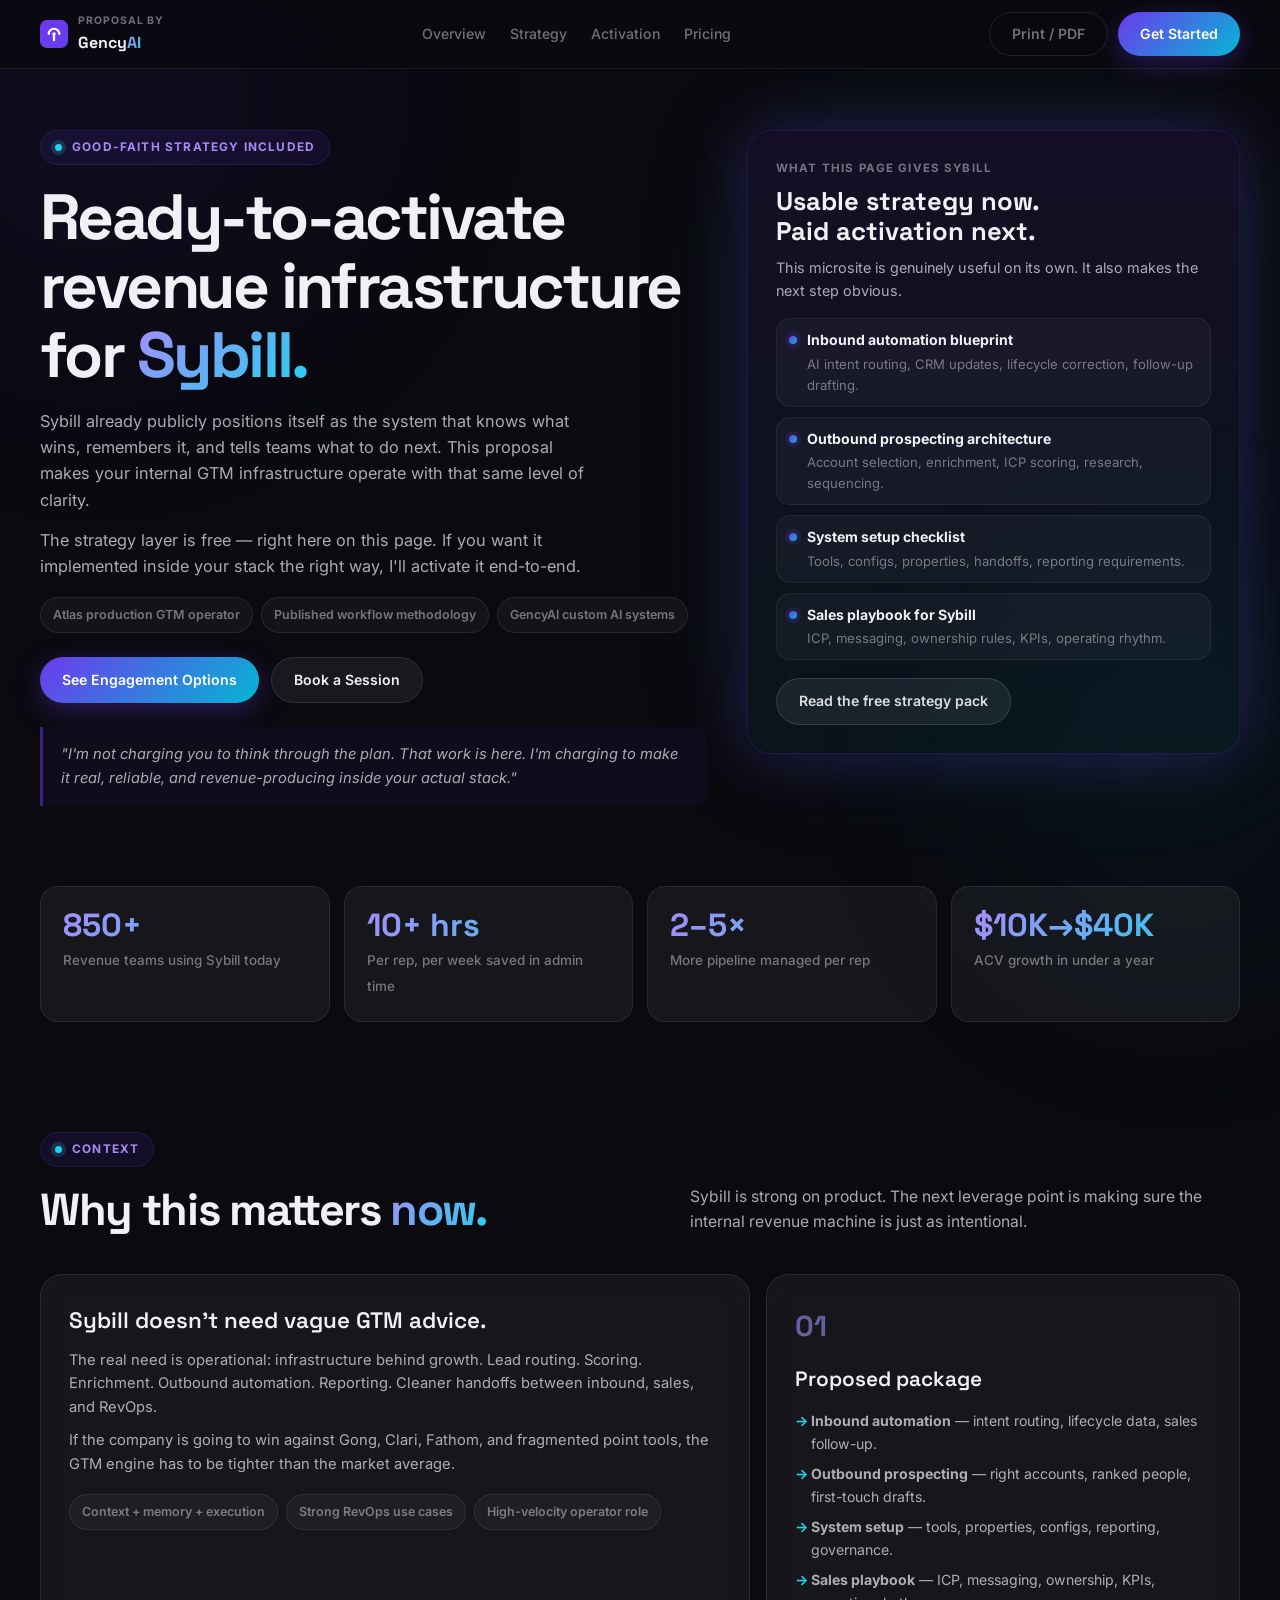
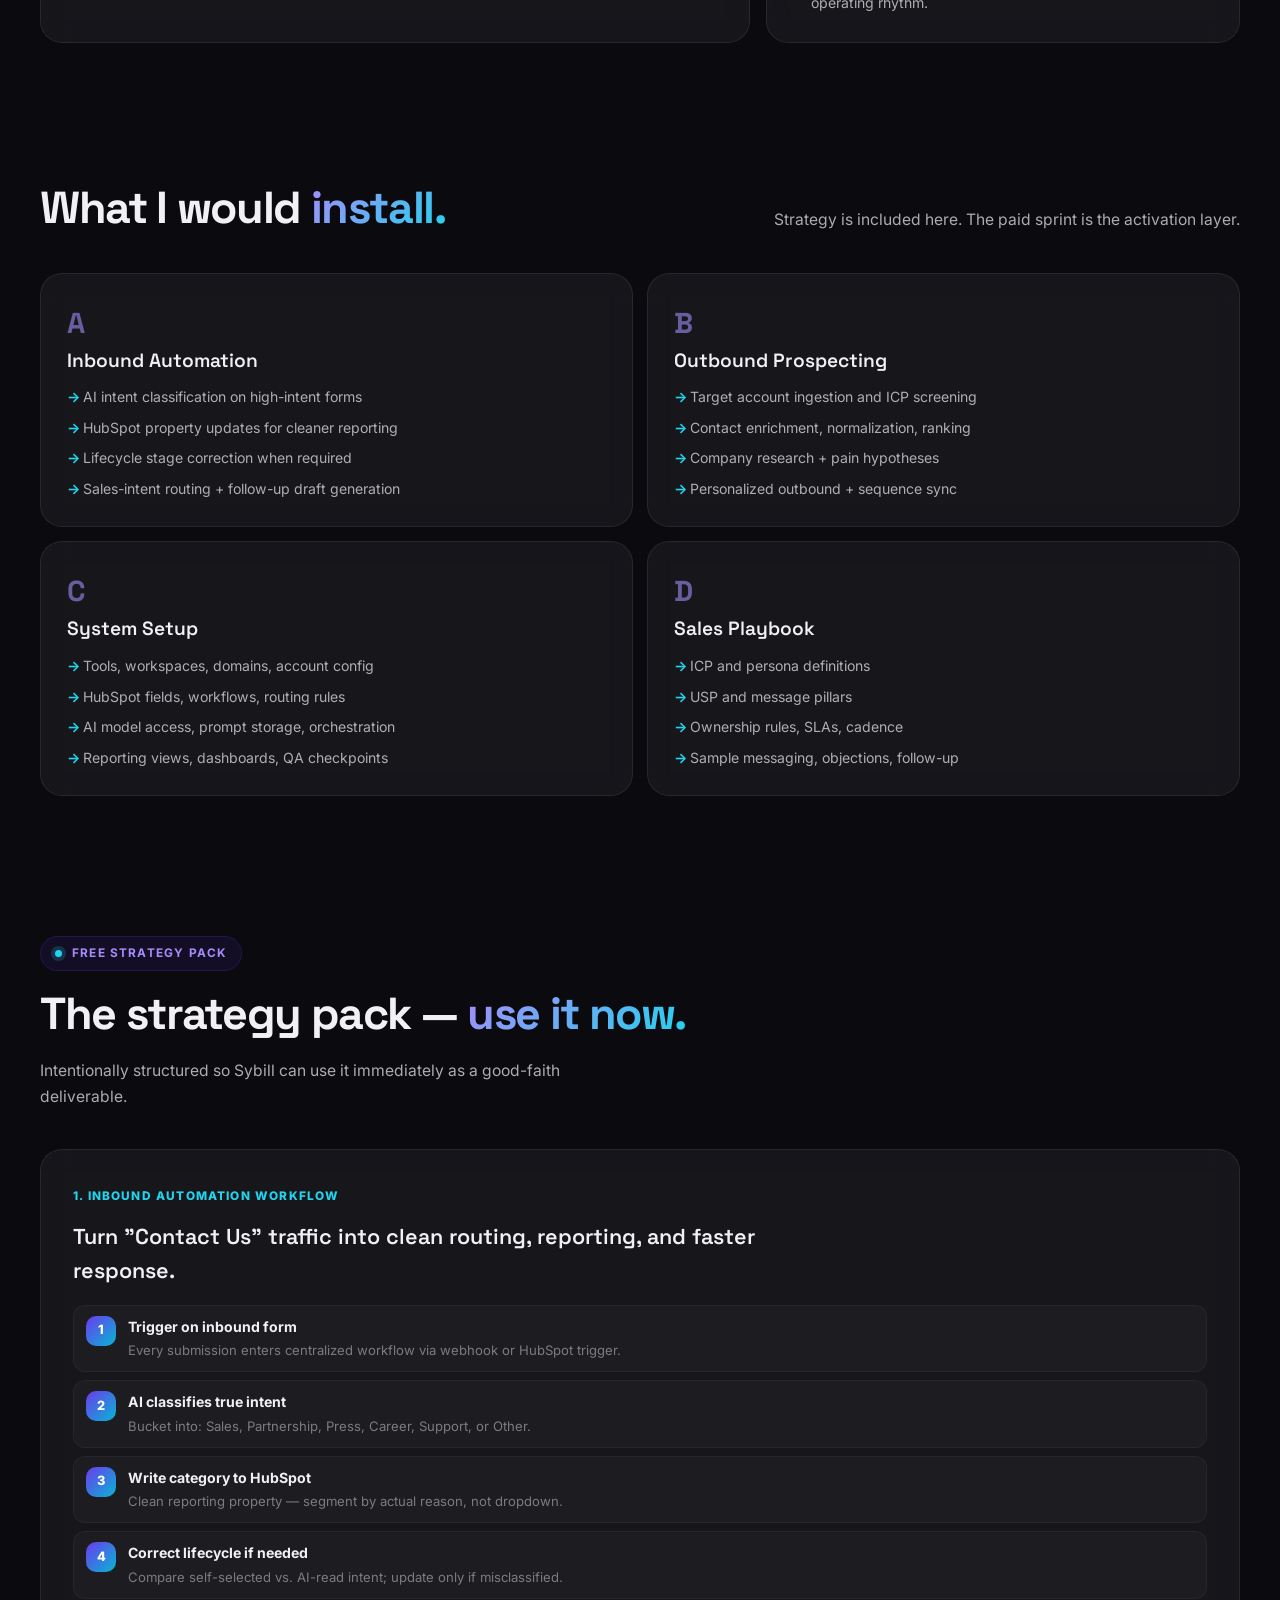
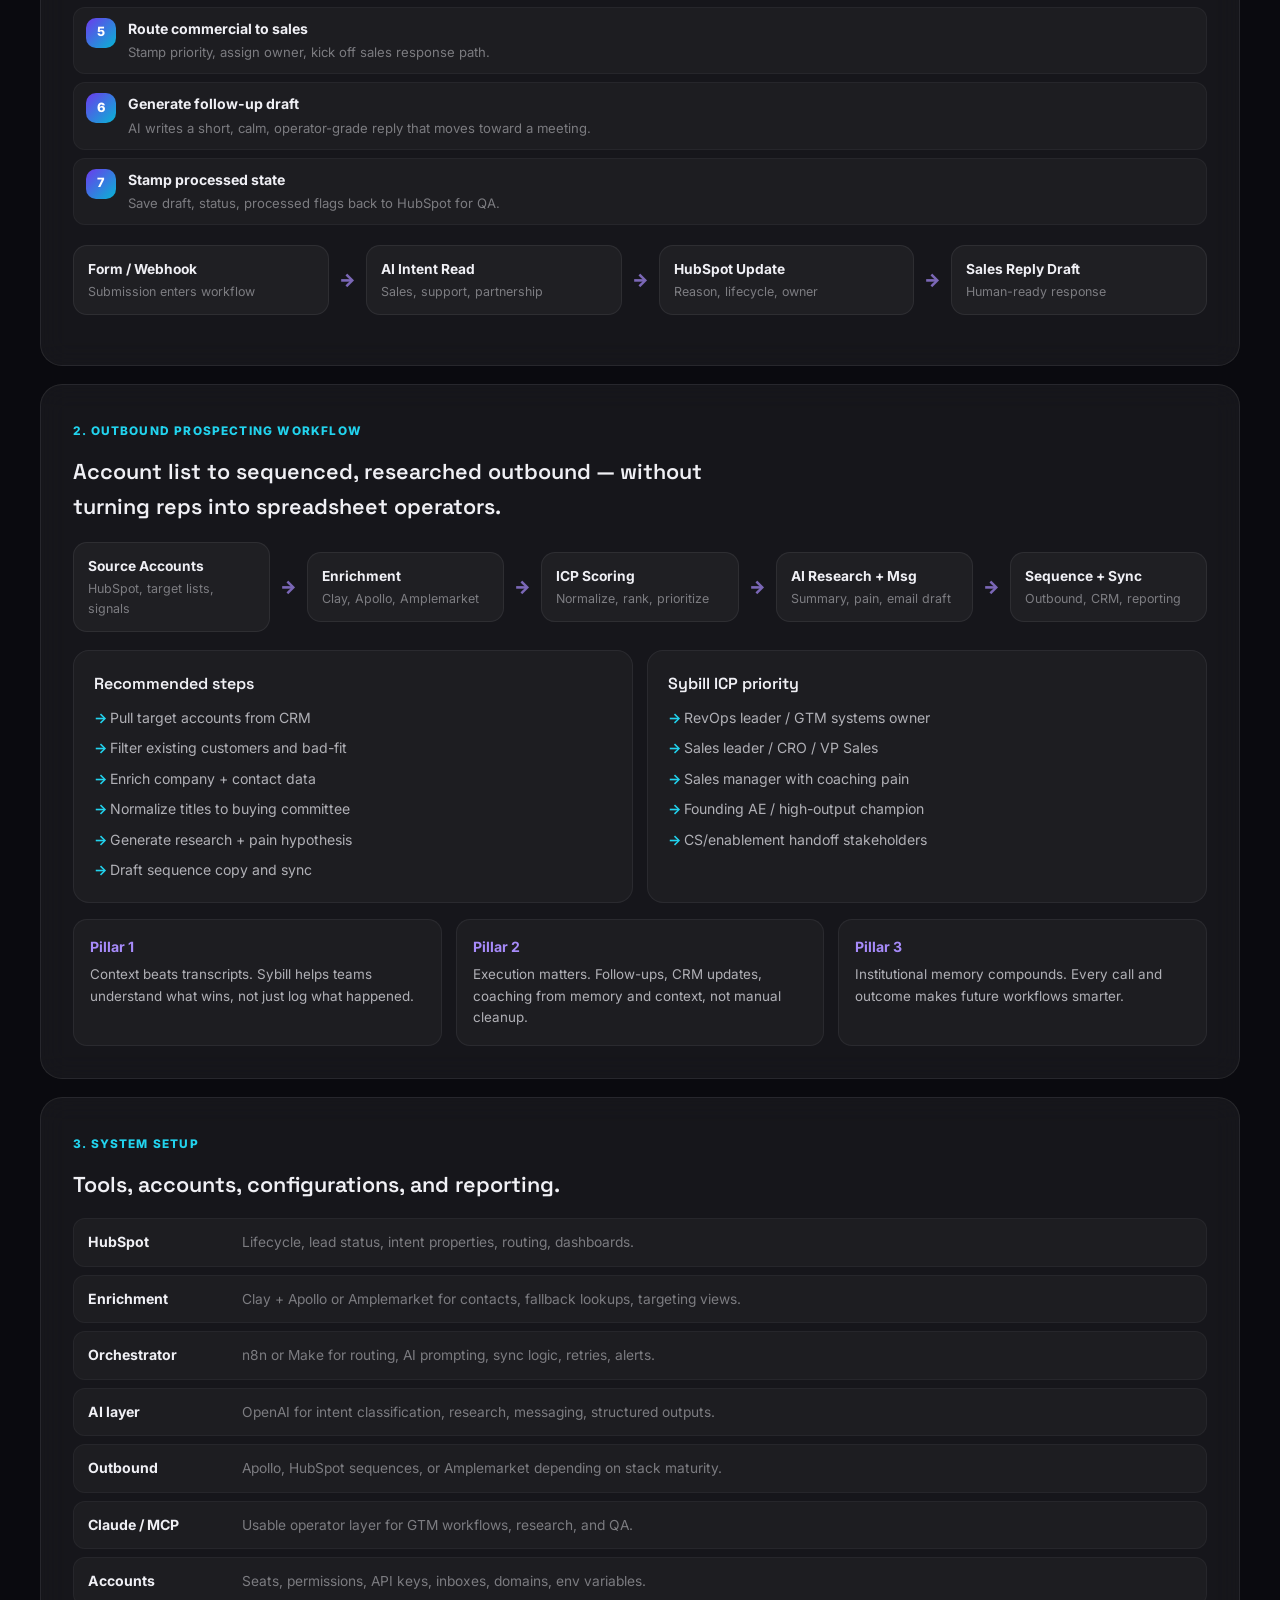
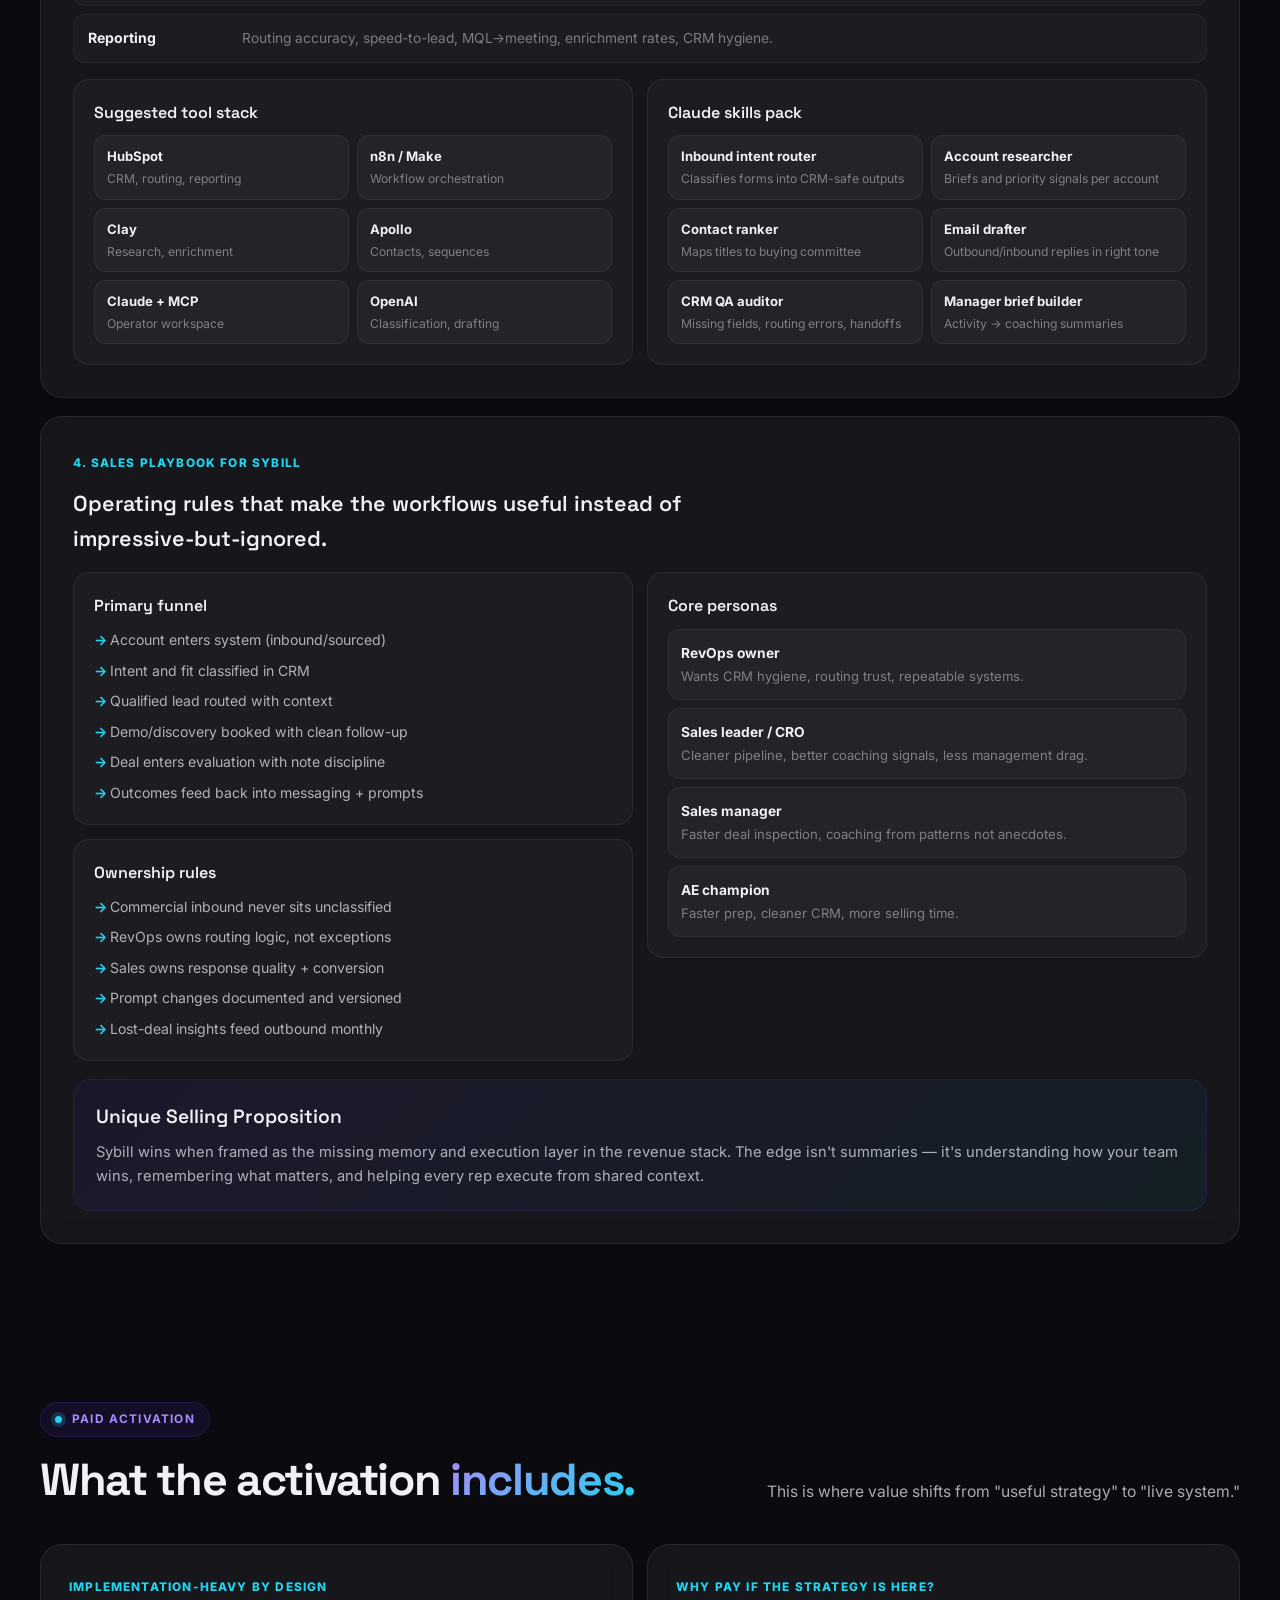
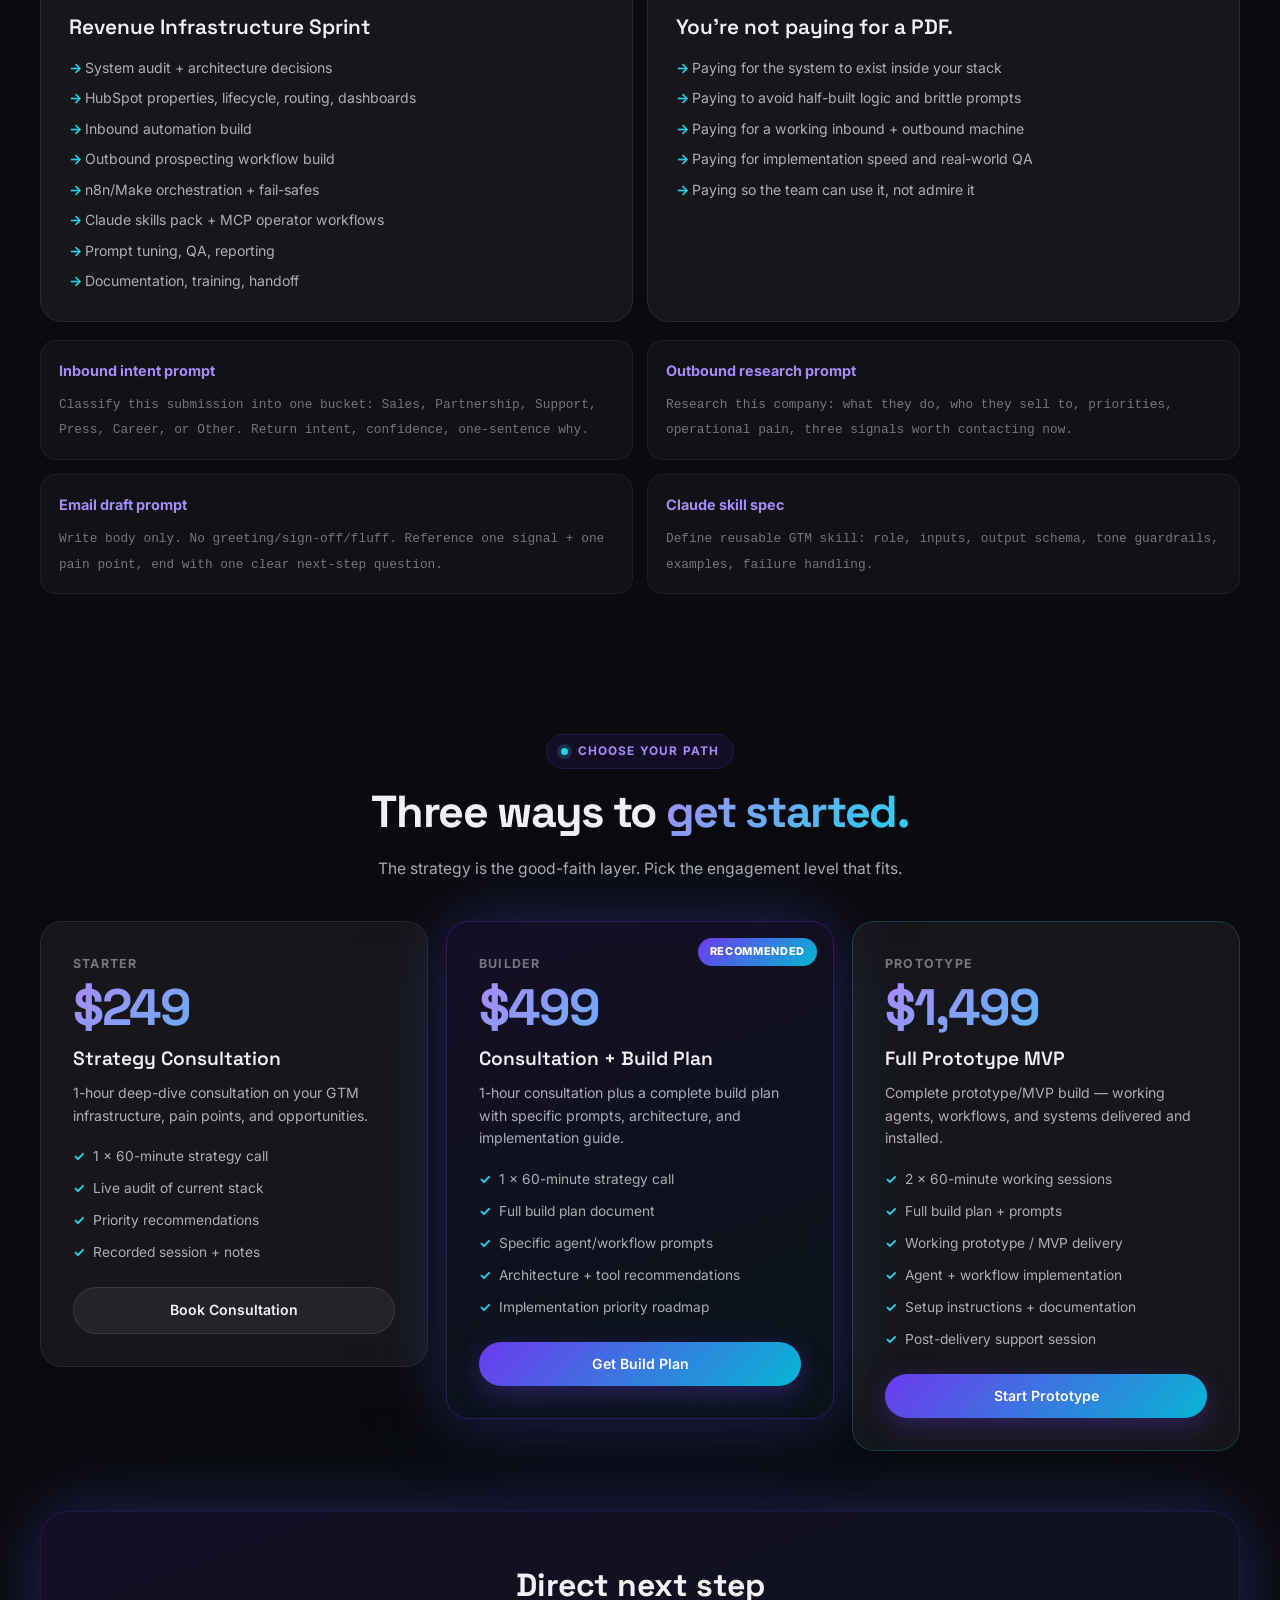
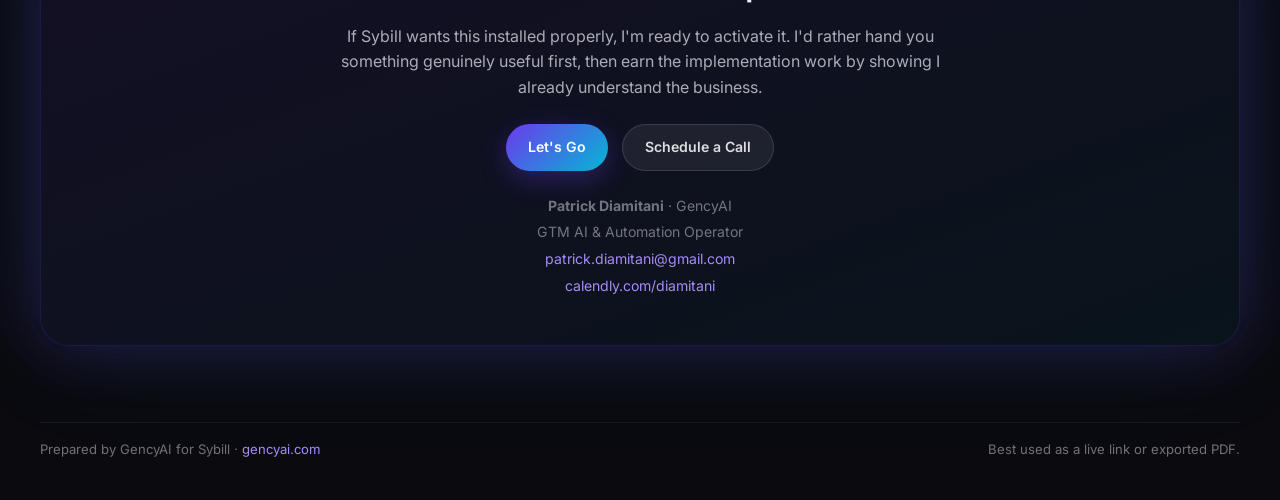
==== index.html @ b8072049 "Initial commit: GencyAI x Sybill proposal site" ====
<!DOCTYPE html>
<html lang="en">
<head>
  <meta charset="UTF-8" />
  <meta name="viewport" content="width=device-width, initial-scale=1.0" />
  <title>GencyAI x Sybill — Revenue Infrastructure Activation</title>
  <meta name="description" content="A revenue infrastructure proposal for Sybill by GencyAI. GTM automation, agent workflows, and sales playbook activation." />
  <link rel="preconnect" href="https://fonts.googleapis.com" />
  <link rel="preconnect" href="https://fonts.gstatic.com" crossorigin />
  <link href="https://fonts.googleapis.com/css2?family=Inter:wght@400;500;600;700;800;900&family=Space+Grotesk:wght@500;600;700&display=swap" rel="stylesheet" />
  <link rel="stylesheet" href="style.css" />
</head>
<body>
  <div class="orb orb-1" aria-hidden="true"></div>
  <div class="orb orb-2" aria-hidden="true"></div>

  <header class="topbar">
    <div class="shell nav">
      <a class="brand" href="#top">
        <svg class="brand-icon" width="28" height="28" viewBox="0 0 32 32" fill="none"><rect width="32" height="32" rx="8" fill="url(#bg)"/><path d="M10 16a6 6 0 1 1 12 0" stroke="#fff" stroke-width="2.5" stroke-linecap="round"/><circle cx="16" cy="16" r="2" fill="#fff"/><path d="M16 18v5" stroke="#fff" stroke-width="2.5" stroke-linecap="round"/><defs><linearGradient id="bg" x1="0" y1="0" x2="32" y2="32"><stop stop-color="#6C3AED"/><stop offset="1" stop-color="#06B6D4"/></linearGradient></defs></svg>
        <div class="brand-text"><small>Proposal by</small><span>Gency<b>AI</b></span></div>
      </a>
      <nav class="nav-links">
        <a href="#overview">Overview</a>
        <a href="#strategy">Strategy</a>
        <a href="#activation">Activation</a>
        <a href="#pricing">Pricing</a>
      </nav>
      <div class="nav-actions">
        <button class="btn btn-ghost" onclick="window.print()">Print / PDF</button>
        <a class="btn btn-glow" href="#pricing">Get Started</a>
      </div>
    </div>
  </header>

  <main>
    <!-- HERO -->
    <section class="hero" id="top">
      <div class="shell hero-grid">
        <div class="hero-copy">
          <div class="eyebrow"><span class="dot-pulse"></span>Good-faith strategy included</div>
          <h1>Ready-to-activate revenue infrastructure for <span class="grad">Sybill.</span></h1>
          <p>Sybill already publicly positions itself as the system that knows what wins, remembers it, and tells teams what to do next. This proposal makes your internal GTM infrastructure operate with that same level of clarity.</p>
          <p>The strategy layer is free — right here on this page. If you want it implemented inside your stack the right way, I'll activate it end-to-end.</p>
          <div class="pill-row">
            <span class="pill">Atlas production GTM operator</span>
            <span class="pill">Published workflow methodology</span>
            <span class="pill">GencyAI custom AI systems</span>
          </div>
          <div class="hero-actions">
            <a class="btn btn-glow" href="#pricing">See Engagement Options</a>
            <a class="btn btn-glass" href="https://calendly.com/diamitani" target="_blank">Book a Session</a>
          </div>
          <blockquote class="hero-quote">"I'm not charging you to think through the plan. That work is here. I'm charging to make it real, reliable, and revenue-producing inside your actual stack."</blockquote>
        </div>
        <aside class="hero-card">
          <span class="mini-label">What this page gives Sybill</span>
          <h3>Usable strategy now.<br/>Paid activation next.</h3>
          <p>This microsite is genuinely useful on its own. It also makes the next step obvious.</p>
          <div class="hero-list">
            <div class="hero-item"><div class="item-dot"></div><div><strong>Inbound automation blueprint</strong><span>AI intent routing, CRM updates, lifecycle correction, follow-up drafting.</span></div></div>
            <div class="hero-item"><div class="item-dot"></div><div><strong>Outbound prospecting architecture</strong><span>Account selection, enrichment, ICP scoring, research, sequencing.</span></div></div>
            <div class="hero-item"><div class="item-dot"></div><div><strong>System setup checklist</strong><span>Tools, configs, properties, handoffs, reporting requirements.</span></div></div>
            <div class="hero-item"><div class="item-dot"></div><div><strong>Sales playbook for Sybill</strong><span>ICP, messaging, ownership rules, KPIs, operating rhythm.</span></div></div>
          </div>
          <a class="btn btn-glass-light" href="#strategy">Read the free strategy pack</a>
        </aside>
      </div>
    </section>

    <!-- STATS -->
    <section class="stats-section">
      <div class="shell stats-grid">
        <div class="stat-card"><strong>850+</strong><span>Revenue teams using Sybill today</span></div>
        <div class="stat-card"><strong>10+ hrs</strong><span>Per rep, per week saved in admin time</span></div>
        <div class="stat-card"><strong>2–5×</strong><span>More pipeline managed per rep</span></div>
        <div class="stat-card"><strong>$10K→$40K</strong><span>ACV growth in under a year</span></div>
      </div>
    </section>

    <!-- OVERVIEW -->
    <section id="overview" class="section">
      <div class="shell">
        <div class="section-head"><div><div class="eyebrow"><span class="dot-pulse"></span>Context</div><h2>Why this matters <span class="grad">now.</span></h2></div><p>Sybill is strong on product. The next leverage point is making sure the internal revenue machine is just as intentional.</p></div>
        <div class="context-grid">
          <div class="context-note glass-card">
            <h3>Sybill doesn't need vague GTM advice.</h3>
            <p>The real need is operational: infrastructure behind growth. Lead routing. Scoring. Enrichment. Outbound automation. Reporting. Cleaner handoffs between inbound, sales, and RevOps.</p>
            <p>If the company is going to win against Gong, Clari, Fathom, and fragmented point tools, the GTM engine has to be tighter than the market average.</p>
            <div class="pill-row"><span class="pill">Context + memory + execution</span><span class="pill">Strong RevOps use cases</span><span class="pill">High-velocity operator role</span></div>
          </div>
          <div class="glass-card package-card">
            <div class="pkg-num">01</div>
            <h3>Proposed package</h3>
            <ul>
              <li><strong>Inbound automation</strong> — intent routing, lifecycle data, sales follow-up.</li>
              <li><strong>Outbound prospecting</strong> — right accounts, ranked people, first-touch drafts.</li>
              <li><strong>System setup</strong> — tools, properties, configs, reporting, governance.</li>
              <li><strong>Sales playbook</strong> — ICP, messaging, ownership, KPIs, operating rhythm.</li>
            </ul>
          </div>
        </div>
      </div>
    </section>

    <!-- WHAT I WOULD INSTALL -->
    <section class="section">
      <div class="shell">
        <div class="section-head"><div><h2>What I would <span class="grad">install.</span></h2></div><p>Strategy is included here. The paid sprint is the activation layer.</p></div>
        <div class="install-grid">
          <div class="glass-card install-card"><div class="pkg-num">A</div><h3>Inbound Automation</h3><ul><li>AI intent classification on high-intent forms</li><li>HubSpot property updates for cleaner reporting</li><li>Lifecycle stage correction when required</li><li>Sales-intent routing + follow-up draft generation</li></ul></div>
          <div class="glass-card install-card"><div class="pkg-num">B</div><h3>Outbound Prospecting</h3><ul><li>Target account ingestion and ICP screening</li><li>Contact enrichment, normalization, ranking</li><li>Company research + pain hypotheses</li><li>Personalized outbound + sequence sync</li></ul></div>
          <div class="glass-card install-card"><div class="pkg-num">C</div><h3>System Setup</h3><ul><li>Tools, workspaces, domains, account config</li><li>HubSpot fields, workflows, routing rules</li><li>AI model access, prompt storage, orchestration</li><li>Reporting views, dashboards, QA checkpoints</li></ul></div>
          <div class="glass-card install-card"><div class="pkg-num">D</div><h3>Sales Playbook</h3><ul><li>ICP and persona definitions</li><li>USP and message pillars</li><li>Ownership rules, SLAs, cadence</li><li>Sample messaging, objections, follow-up</li></ul></div>
        </div>
      </div>
    </section>

    <!-- STRATEGY PACK -->
    <section id="strategy" class="section">
      <div class="shell">
        <div class="section-head"><div><div class="eyebrow"><span class="dot-pulse"></span>Free Strategy Pack</div><h2>The strategy pack — <span class="grad">use it now.</span></h2></div><p>Intentionally structured so Sybill can use it immediately as a good-faith deliverable.</p></div>

        <!-- Inbound -->
        <div class="strategy-block glass-card">
          <span class="strat-label">1. Inbound Automation Workflow</span>
          <h3>Turn "Contact Us" traffic into clean routing, reporting, and faster response.</h3>
          <div class="steps-grid">
            <div class="step"><div class="step-num">1</div><div><strong>Trigger on inbound form</strong><span>Every submission enters centralized workflow via webhook or HubSpot trigger.</span></div></div>
            <div class="step"><div class="step-num">2</div><div><strong>AI classifies true intent</strong><span>Bucket into: Sales, Partnership, Press, Career, Support, or Other.</span></div></div>
            <div class="step"><div class="step-num">3</div><div><strong>Write category to HubSpot</strong><span>Clean reporting property — segment by actual reason, not dropdown.</span></div></div>
            <div class="step"><div class="step-num">4</div><div><strong>Correct lifecycle if needed</strong><span>Compare self-selected vs. AI-read intent; update only if misclassified.</span></div></div>
            <div class="step"><div class="step-num">5</div><div><strong>Route commercial to sales</strong><span>Stamp priority, assign owner, kick off sales response path.</span></div></div>
            <div class="step"><div class="step-num">6</div><div><strong>Generate follow-up draft</strong><span>AI writes a short, calm, operator-grade reply that moves toward a meeting.</span></div></div>
            <div class="step"><div class="step-num">7</div><div><strong>Stamp processed state</strong><span>Save draft, status, processed flags back to HubSpot for QA.</span></div></div>
          </div>
          <div class="flow-diagram">
            <div class="flow-node"><strong>Form / Webhook</strong><span>Submission enters workflow</span></div>
            <div class="flow-arrow">→</div>
            <div class="flow-node"><strong>AI Intent Read</strong><span>Sales, support, partnership</span></div>
            <div class="flow-arrow">→</div>
            <div class="flow-node"><strong>HubSpot Update</strong><span>Reason, lifecycle, owner</span></div>
            <div class="flow-arrow">→</div>
            <div class="flow-node"><strong>Sales Reply Draft</strong><span>Human-ready response</span></div>
          </div>
        </div>

        <!-- Outbound -->
        <div class="strategy-block glass-card">
          <span class="strat-label">2. Outbound Prospecting Workflow</span>
          <h3>Account list to sequenced, researched outbound — without turning reps into spreadsheet operators.</h3>
          <div class="flow-diagram">
            <div class="flow-node"><strong>Source Accounts</strong><span>HubSpot, target lists, signals</span></div>
            <div class="flow-arrow">→</div>
            <div class="flow-node"><strong>Enrichment</strong><span>Clay, Apollo, Amplemarket</span></div>
            <div class="flow-arrow">→</div>
            <div class="flow-node"><strong>ICP Scoring</strong><span>Normalize, rank, prioritize</span></div>
            <div class="flow-arrow">→</div>
            <div class="flow-node"><strong>AI Research + Msg</strong><span>Summary, pain, email draft</span></div>
            <div class="flow-arrow">→</div>
            <div class="flow-node"><strong>Sequence + Sync</strong><span>Outbound, CRM, reporting</span></div>
          </div>
          <div class="two-col">
            <div class="mini-card"><h4>Recommended steps</h4><ul><li>Pull target accounts from CRM</li><li>Filter existing customers and bad-fit</li><li>Enrich company + contact data</li><li>Normalize titles to buying committee</li><li>Generate research + pain hypothesis</li><li>Draft sequence copy and sync</li></ul></div>
            <div class="mini-card"><h4>Sybill ICP priority</h4><ul><li>RevOps leader / GTM systems owner</li><li>Sales leader / CRO / VP Sales</li><li>Sales manager with coaching pain</li><li>Founding AE / high-output champion</li><li>CS/enablement handoff stakeholders</li></ul></div>
          </div>
          <div class="three-col">
            <div class="msg-card"><strong>Pillar 1</strong><span>Context beats transcripts. Sybill helps teams understand what wins, not just log what happened.</span></div>
            <div class="msg-card"><strong>Pillar 2</strong><span>Execution matters. Follow-ups, CRM updates, coaching from memory and context, not manual cleanup.</span></div>
            <div class="msg-card"><strong>Pillar 3</strong><span>Institutional memory compounds. Every call and outcome makes future workflows smarter.</span></div>
          </div>
        </div>

        <!-- System Setup -->
        <div class="strategy-block glass-card">
          <span class="strat-label">3. System Setup</span>
          <h3>Tools, accounts, configurations, and reporting.</h3>
          <div class="setup-table">
            <div class="setup-row"><strong>HubSpot</strong><span>Lifecycle, lead status, intent properties, routing, dashboards.</span></div>
            <div class="setup-row"><strong>Enrichment</strong><span>Clay + Apollo or Amplemarket for contacts, fallback lookups, targeting views.</span></div>
            <div class="setup-row"><strong>Orchestrator</strong><span>n8n or Make for routing, AI prompting, sync logic, retries, alerts.</span></div>
            <div class="setup-row"><strong>AI layer</strong><span>OpenAI for intent classification, research, messaging, structured outputs.</span></div>
            <div class="setup-row"><strong>Outbound</strong><span>Apollo, HubSpot sequences, or Amplemarket depending on stack maturity.</span></div>
            <div class="setup-row"><strong>Claude / MCP</strong><span>Usable operator layer for GTM workflows, research, and QA.</span></div>
            <div class="setup-row"><strong>Accounts</strong><span>Seats, permissions, API keys, inboxes, domains, env variables.</span></div>
            <div class="setup-row"><strong>Reporting</strong><span>Routing accuracy, speed-to-lead, MQL→meeting, enrichment rates, CRM hygiene.</span></div>
          </div>
          <div class="two-col">
            <div class="mini-card"><h4>Suggested tool stack</h4><div class="chip-grid"><div class="chip"><strong>HubSpot</strong><span>CRM, routing, reporting</span></div><div class="chip"><strong>n8n / Make</strong><span>Workflow orchestration</span></div><div class="chip"><strong>Clay</strong><span>Research, enrichment</span></div><div class="chip"><strong>Apollo</strong><span>Contacts, sequences</span></div><div class="chip"><strong>Claude + MCP</strong><span>Operator workspace</span></div><div class="chip"><strong>OpenAI</strong><span>Classification, drafting</span></div></div></div>
            <div class="mini-card"><h4>Claude skills pack</h4><div class="skill-grid"><div class="skill-chip"><strong>Inbound intent router</strong><span>Classifies forms into CRM-safe outputs</span></div><div class="skill-chip"><strong>Account researcher</strong><span>Briefs and priority signals per account</span></div><div class="skill-chip"><strong>Contact ranker</strong><span>Maps titles to buying committee</span></div><div class="skill-chip"><strong>Email drafter</strong><span>Outbound/inbound replies in right tone</span></div><div class="skill-chip"><strong>CRM QA auditor</strong><span>Missing fields, routing errors, handoffs</span></div><div class="skill-chip"><strong>Manager brief builder</strong><span>Activity → coaching summaries</span></div></div></div>
          </div>
        </div>

        <!-- Playbook -->
        <div class="strategy-block glass-card">
          <span class="strat-label">4. Sales Playbook for Sybill</span>
          <h3>Operating rules that make the workflows useful instead of impressive-but-ignored.</h3>
          <div class="two-col">
            <div>
              <div class="mini-card"><h4>Primary funnel</h4><ul><li>Account enters system (inbound/sourced)</li><li>Intent and fit classified in CRM</li><li>Qualified lead routed with context</li><li>Demo/discovery booked with clean follow-up</li><li>Deal enters evaluation with note discipline</li><li>Outcomes feed back into messaging + prompts</li></ul></div>
              <div class="mini-card" style="margin-top:14px"><h4>Ownership rules</h4><ul><li>Commercial inbound never sits unclassified</li><li>RevOps owns routing logic, not exceptions</li><li>Sales owns response quality + conversion</li><li>Prompt changes documented and versioned</li><li>Lost-deal insights feed outbound monthly</li></ul></div>
            </div>
            <div>
              <div class="mini-card"><h4>Core personas</h4><div class="persona-list"><div class="persona"><strong>RevOps owner</strong><span>Wants CRM hygiene, routing trust, repeatable systems.</span></div><div class="persona"><strong>Sales leader / CRO</strong><span>Cleaner pipeline, better coaching signals, less management drag.</span></div><div class="persona"><strong>Sales manager</strong><span>Faster deal inspection, coaching from patterns not anecdotes.</span></div><div class="persona"><strong>AE champion</strong><span>Faster prep, cleaner CRM, more selling time.</span></div></div></div>
            </div>
          </div>
          <div class="usp-banner">
            <h3>Unique Selling Proposition</h3>
            <p>Sybill wins when framed as the missing memory and execution layer in the revenue stack. The edge isn't summaries — it's understanding how your team wins, remembering what matters, and helping every rep execute from shared context.</p>
          </div>
        </div>
      </div>
    </section>

    <!-- ACTIVATION -->
    <section id="activation" class="section">
      <div class="shell">
        <div class="section-head"><div><div class="eyebrow"><span class="dot-pulse"></span>Paid Activation</div><h2>What the activation <span class="grad">includes.</span></h2></div><p>This is where value shifts from "useful strategy" to "live system."</p></div>
        <div class="two-col">
          <div class="glass-card activation-card"><span class="strat-label">Implementation-heavy by design</span><h3>Revenue Infrastructure Sprint</h3><ul><li>System audit + architecture decisions</li><li>HubSpot properties, lifecycle, routing, dashboards</li><li>Inbound automation build</li><li>Outbound prospecting workflow build</li><li>n8n/Make orchestration + fail-safes</li><li>Claude skills pack + MCP operator workflows</li><li>Prompt tuning, QA, reporting</li><li>Documentation, training, handoff</li></ul></div>
          <div class="glass-card activation-card"><span class="strat-label">Why pay if the strategy is here?</span><h3>You're not paying for a PDF.</h3><ul><li>Paying for the system to exist inside your stack</li><li>Paying to avoid half-built logic and brittle prompts</li><li>Paying for a working inbound + outbound machine</li><li>Paying for implementation speed and real-world QA</li><li>Paying so the team can use it, not admire it</li></ul></div>
        </div>
        <div class="prompt-grid">
          <div class="prompt-card"><strong>Inbound intent prompt</strong><span class="mono">Classify this submission into one bucket: Sales, Partnership, Support, Press, Career, or Other. Return intent, confidence, one-sentence why.</span></div>
          <div class="prompt-card"><strong>Outbound research prompt</strong><span class="mono">Research this company: what they do, who they sell to, priorities, operational pain, three signals worth contacting now.</span></div>
          <div class="prompt-card"><strong>Email draft prompt</strong><span class="mono">Write body only. No greeting/sign-off/fluff. Reference one signal + one pain point, end with one clear next-step question.</span></div>
          <div class="prompt-card"><strong>Claude skill spec</strong><span class="mono">Define reusable GTM skill: role, inputs, output schema, tone guardrails, examples, failure handling.</span></div>
        </div>
      </div>
    </section>

    <!-- PRICING -->
    <section id="pricing" class="section pricing-section">
      <div class="shell">
        <div class="section-head center"><div><div class="eyebrow"><span class="dot-pulse"></span>Choose Your Path</div><h2>Three ways to <span class="grad">get started.</span></h2></div><p>The strategy is the good-faith layer. Pick the engagement level that fits.</p></div>
        <div class="pricing-grid">
          <!-- Tier 1 -->
          <div class="glass-card pricing-card">
            <div class="price-tier">Starter</div>
            <div class="price">$249</div>
            <h3>Strategy Consultation</h3>
            <p>1-hour deep-dive consultation on your GTM infrastructure, pain points, and opportunities.</p>
            <ul>
              <li><span class="check">✓</span> 1 × 60-minute strategy call</li>
              <li><span class="check">✓</span> Live audit of current stack</li>
              <li><span class="check">✓</span> Priority recommendations</li>
              <li><span class="check">✓</span> Recorded session + notes</li>
            </ul>
            <a class="btn btn-glass pricing-btn" href="mailto:patrick.diamitani@gmail.com?subject=Sybill%20Strategy%20Consultation%20($249)">Book Consultation</a>
          </div>
          <!-- Tier 2 -->
          <div class="glass-card pricing-card featured">
            <div class="featured-badge">Recommended</div>
            <div class="price-tier">Builder</div>
            <div class="price">$499</div>
            <h3>Consultation + Build Plan</h3>
            <p>1-hour consultation plus a complete build plan with specific prompts, architecture, and implementation guide.</p>
            <ul>
              <li><span class="check">✓</span> 1 × 60-minute strategy call</li>
              <li><span class="check">✓</span> Full build plan document</li>
              <li><span class="check">✓</span> Specific agent/workflow prompts</li>
              <li><span class="check">✓</span> Architecture + tool recommendations</li>
              <li><span class="check">✓</span> Implementation priority roadmap</li>
            </ul>
            <a class="btn btn-glow pricing-btn" href="mailto:patrick.diamitani@gmail.com?subject=Sybill%20Build%20Plan%20($499)">Get Build Plan</a>
          </div>
          <!-- Tier 3 -->
          <div class="glass-card pricing-card premium">
            <div class="price-tier">Prototype</div>
            <div class="price">$1,499</div>
            <h3>Full Prototype MVP</h3>
            <p>Complete prototype/MVP build — working agents, workflows, and systems delivered and installed.</p>
            <ul>
              <li><span class="check">✓</span> 2 × 60-minute working sessions</li>
              <li><span class="check">✓</span> Full build plan + prompts</li>
              <li><span class="check">✓</span> Working prototype / MVP delivery</li>
              <li><span class="check">✓</span> Agent + workflow implementation</li>
              <li><span class="check">✓</span> Setup instructions + documentation</li>
              <li><span class="check">✓</span> Post-delivery support session</li>
            </ul>
            <a class="btn btn-glow pricing-btn" href="mailto:patrick.diamitani@gmail.com?subject=Sybill%20Prototype%20MVP%20($1499)">Start Prototype</a>
          </div>
        </div>
      </div>
    </section>

    <!-- CTA -->
    <section class="section cta-section">
      <div class="shell">
        <div class="cta-card">
          <h2>Direct next step</h2>
          <p>If Sybill wants this installed properly, I'm ready to activate it. I'd rather hand you something genuinely useful first, then earn the implementation work by showing I already understand the business.</p>
          <div class="cta-actions">
            <a class="btn btn-glow" href="mailto:patrick.diamitani@gmail.com?subject=Sybill%20Revenue%20Infrastructure">Let's Go</a>
            <a class="btn btn-glass-light" href="https://calendly.com/diamitani" target="_blank">Schedule a Call</a>
          </div>
          <div class="contact-stack">
            <span><strong>Patrick Diamitani</strong> · GencyAI</span>
            <span>GTM AI & Automation Operator</span>
            <a href="mailto:patrick.diamitani@gmail.com">patrick.diamitani@gmail.com</a>
            <a href="https://calendly.com/diamitani" target="_blank">calendly.com/diamitani</a>
          </div>
        </div>
      </div>
    </section>
  </main>

  <footer class="footer">
    <div class="shell footer-line">
      <span>Prepared by GencyAI for Sybill · <a href="https://www.gencyai.com" target="_blank">gencyai.com</a></span>
      <span>Best used as a live link or exported PDF.</span>
    </div>
  </footer>
  <script src="script.js"></script>
</body>
</html>
---- style.css ----
:root {
  --bg: #0a0a0f;
  --glass: rgba(255,255,255,0.05);
  --glass-border: rgba(255,255,255,0.08);
  --glass-hover: rgba(255,255,255,0.08);
  --ink: #f0f0f5;
  --ink-soft: rgba(240,240,245,0.7);
  --ink-muted: rgba(240,240,245,0.45);
  --accent: #6C3AED;
  --cyan: #06B6D4;
  --gradient: linear-gradient(135deg, #6C3AED, #06B6D4);
  --grad-text: linear-gradient(135deg, #a78bfa, #22d3ee);
  --glow: 0 0 60px rgba(108,58,237,0.25), 0 0 120px rgba(6,182,212,0.1);
  --max: 1200px;
  --font: 'Inter', -apple-system, sans-serif;
  --font-d: 'Space Grotesk', var(--font);
}
*{box-sizing:border-box;margin:0;padding:0}
html{scroll-behavior:smooth}
body{background:var(--bg);color:var(--ink);font-family:var(--font);line-height:1.6;overflow-x:hidden;-webkit-font-smoothing:antialiased}
a{color:inherit;text-decoration:none}
ul{list-style:none}
.shell{width:min(calc(100% - 40px),var(--max));margin:0 auto}

/* Orbs */
.orb{position:fixed;border-radius:50%;filter:blur(120px);pointer-events:none;z-index:0;opacity:.45}
.orb-1{width:550px;height:550px;background:rgba(108,58,237,.14);top:-180px;left:-180px;animation:of 22s ease-in-out infinite}
.orb-2{width:450px;height:450px;background:rgba(6,182,212,.1);bottom:-100px;right:-120px;animation:of 28s ease-in-out infinite reverse}
@keyframes of{0%,100%{transform:translate(0,0)}50%{transform:translate(25px,-30px)}}

/* Nav */
.topbar{position:fixed;top:0;left:0;right:0;z-index:100;backdrop-filter:blur(20px) saturate(1.4);background:rgba(10,10,15,.78);border-bottom:1px solid rgba(255,255,255,.06)}
.nav{min-height:68px;display:flex;align-items:center;justify-content:space-between;gap:20px}
.brand{display:flex;align-items:center;gap:10px}
.brand-icon{flex-shrink:0}
.brand-text small{display:block;font-size:.65rem;color:var(--ink-muted);text-transform:uppercase;letter-spacing:.1em;font-weight:700}
.brand-text span{font-family:var(--font-d);font-size:1rem;font-weight:700}
.brand-text b{background:var(--grad-text);-webkit-background-clip:text;-webkit-text-fill-color:transparent;background-clip:text}
.nav-links{display:flex;gap:24px}
.nav-links a{font-size:.88rem;font-weight:500;color:var(--ink-muted);transition:color .2s}
.nav-links a:hover{color:var(--ink)}
.nav-actions{display:flex;gap:10px}

/* Buttons */
.btn{display:inline-flex;align-items:center;justify-content:center;gap:8px;padding:11px 22px;border-radius:999px;border:none;font-family:var(--font);font-size:.88rem;font-weight:600;cursor:pointer;transition:all .3s;white-space:nowrap}
.btn-glow{color:#fff;background:var(--gradient);box-shadow:0 8px 28px rgba(108,58,237,.32)}
.btn-glow:hover{transform:translateY(-2px);box-shadow:0 12px 36px rgba(108,58,237,.45)}
.btn-glass{color:var(--ink);background:rgba(255,255,255,.06);border:1px solid rgba(255,255,255,.1)}
.btn-glass:hover{background:rgba(255,255,255,.1);transform:translateY(-2px)}
.btn-glass-light{color:rgba(255,255,255,.85);background:rgba(255,255,255,.07);border:1px solid rgba(255,255,255,.12)}
.btn-glass-light:hover{background:rgba(255,255,255,.12);transform:translateY(-2px)}
.btn-ghost{color:var(--ink-muted);background:transparent;border:1px solid rgba(255,255,255,.1)}
.btn-ghost:hover{border-color:rgba(255,255,255,.2);color:var(--ink)}

/* Common */
.eyebrow{display:inline-flex;align-items:center;gap:10px;margin-bottom:18px;padding:7px 14px;border-radius:999px;background:rgba(108,58,237,.1);border:1px solid rgba(108,58,237,.18);color:#a78bfa;font-size:.74rem;font-weight:700;letter-spacing:.1em;text-transform:uppercase}
.dot-pulse{width:7px;height:7px;border-radius:50%;background:#22d3ee;box-shadow:0 0 0 4px rgba(34,211,238,.18);animation:dp 2s ease-in-out infinite}
@keyframes dp{0%,100%{box-shadow:0 0 0 4px rgba(34,211,238,.18)}50%{box-shadow:0 0 0 7px rgba(34,211,238,.04)}}
.grad{background:var(--grad-text);-webkit-background-clip:text;-webkit-text-fill-color:transparent;background-clip:text}
.glass-card{background:var(--glass);border:1px solid var(--glass-border);border-radius:22px;backdrop-filter:blur(14px);transition:all .35s}
.glass-card:hover{background:var(--glass-hover);border-color:rgba(255,255,255,.12);box-shadow:var(--glow)}
.section{padding:70px 0;position:relative;z-index:1}
.section-head{display:flex;align-items:end;justify-content:space-between;gap:20px;margin-bottom:40px;flex-wrap:wrap}
.section-head.center{flex-direction:column;align-items:center;text-align:center}
.section-head h2{font-family:var(--font-d);font-size:clamp(2rem,3.5vw,3rem);font-weight:700;line-height:1.1;letter-spacing:-.03em}
.section-head p{max-width:55ch;color:var(--ink-soft);font-size:.98rem}

/* Hero */
.hero{padding:130px 0 60px;position:relative;z-index:1}
.hero-grid{display:grid;grid-template-columns:1.15fr .85fr;gap:40px;align-items:start}
.hero-copy h1{font-family:var(--font-d);font-size:clamp(2.4rem,5vw,4rem);font-weight:700;line-height:1.08;letter-spacing:-.04em;margin-bottom:18px}
.hero-copy>p{color:var(--ink-soft);font-size:1.02rem;margin-bottom:14px;max-width:56ch}
.pill-row{display:flex;flex-wrap:wrap;gap:8px;margin:18px 0}
.pill{padding:7px 12px;border-radius:999px;background:rgba(255,255,255,.04);border:1px solid rgba(255,255,255,.08);color:var(--ink-muted);font-size:.78rem;font-weight:600}
.hero-actions{display:flex;gap:12px;flex-wrap:wrap;margin:24px 0}
.hero-quote{margin-top:20px;padding:16px 18px;border-left:3px solid rgba(108,58,237,.5);background:rgba(108,58,237,.06);border-radius:0 14px 14px 0;color:var(--ink-soft);font-size:.92rem;font-style:italic}

/* Hero card */
.hero-card{padding:28px;border-radius:24px;background:linear-gradient(180deg,rgba(108,58,237,.1),rgba(6,182,212,.06));border:1px solid rgba(108,58,237,.18);box-shadow:var(--glow)}
.mini-label{display:block;margin-bottom:10px;color:var(--ink-muted);font-size:.72rem;text-transform:uppercase;letter-spacing:.1em;font-weight:700}
.hero-card h3{font-family:var(--font-d);font-size:1.6rem;font-weight:700;line-height:1.15;margin-bottom:10px}
.hero-card>p{color:var(--ink-soft);font-size:.9rem;margin-bottom:16px}
.hero-list{display:grid;gap:10px;margin-bottom:18px}
.hero-item{display:flex;align-items:start;gap:10px;padding:10px 12px;border-radius:14px;background:rgba(255,255,255,.04);border:1px solid rgba(255,255,255,.06)}
.item-dot{flex:0 0 8px;width:8px;height:8px;margin-top:7px;border-radius:50%;background:var(--gradient);box-shadow:0 0 0 4px rgba(108,58,237,.15)}
.hero-item strong{display:block;font-size:.88rem;margin-bottom:2px}
.hero-item span{display:block;color:var(--ink-muted);font-size:.82rem}

/* Stats */
.stats-section{padding:20px 0 40px;position:relative;z-index:1}
.stats-grid{display:grid;grid-template-columns:repeat(4,1fr);gap:14px}
.stat-card{padding:22px;border-radius:18px;background:var(--glass);border:1px solid var(--glass-border)}
.stat-card strong{display:block;font-family:var(--font-d);font-size:clamp(1.4rem,2.5vw,2rem);font-weight:700;background:var(--grad-text);-webkit-background-clip:text;-webkit-text-fill-color:transparent;background-clip:text;margin-bottom:6px;line-height:1}
.stat-card span{color:var(--ink-muted);font-size:.84rem;font-weight:500}

/* Context */
.context-grid{display:grid;grid-template-columns:1.2fr .8fr;gap:16px}
.context-note{padding:28px}
.context-note h3{font-family:var(--font-d);font-size:1.4rem;font-weight:600;margin-bottom:10px}
.context-note p{color:var(--ink-soft);font-size:.92rem;margin-bottom:10px}
.package-card{padding:28px;display:flex;flex-direction:column;gap:14px}
.pkg-num{font-family:var(--font-d);font-size:1.8rem;font-weight:700;background:var(--grad-text);-webkit-background-clip:text;-webkit-text-fill-color:transparent;background-clip:text;opacity:.6}
.package-card h3{font-family:var(--font-d);font-size:1.3rem;font-weight:600}
.package-card ul,.install-card ul,.activation-card ul,.mini-card ul{padding-left:0;display:grid;gap:8px}
.package-card li,.install-card li,.activation-card li,.mini-card li{color:var(--ink-soft);font-size:.88rem;padding-left:16px;position:relative}
.package-card li::before,.install-card li::before,.activation-card li::before,.mini-card li::before{content:'→';position:absolute;left:0;color:#22d3ee;font-weight:700}

/* Install grid */
.install-grid{display:grid;grid-template-columns:repeat(2,1fr);gap:14px}
.install-card{padding:26px}
.install-card h3{font-family:var(--font-d);font-size:1.2rem;font-weight:600;margin-bottom:10px}

/* Strategy blocks */
.strategy-block{padding:32px;margin-bottom:18px}
.strat-label{display:inline-block;margin-bottom:14px;color:#22d3ee;font-size:.74rem;font-weight:800;letter-spacing:.1em;text-transform:uppercase}
.strategy-block h3{font-family:var(--font-d);font-size:1.35rem;font-weight:600;margin-bottom:16px;max-width:50ch}
.steps-grid{display:grid;gap:8px;margin-bottom:20px}
.step{display:flex;gap:12px;padding:10px 12px;border-radius:12px;background:rgba(255,255,255,.03);border:1px solid rgba(255,255,255,.04)}
.step-num{flex:0 0 30px;height:30px;border-radius:10px;display:grid;place-items:center;background:var(--gradient);color:#fff;font-size:.8rem;font-weight:800}
.step strong{display:block;font-size:.88rem;margin-bottom:2px}
.step span{display:block;color:var(--ink-muted);font-size:.82rem}

/* Flow diagram */
.flow-diagram{display:flex;flex-wrap:wrap;gap:10px;align-items:center;margin:18px 0}
.flow-node{flex:1 1 140px;min-width:130px;padding:12px 14px;border-radius:14px;background:rgba(255,255,255,.04);border:1px solid rgba(255,255,255,.07)}
.flow-node strong{display:block;font-size:.86rem;margin-bottom:2px}
.flow-node span{display:block;color:var(--ink-muted);font-size:.78rem}
.flow-arrow{flex:0 0 auto;color:#a78bfa;font-size:1.1rem;font-weight:900;opacity:.7}

/* Two/three col */
.two-col{display:grid;grid-template-columns:1fr 1fr;gap:14px;margin-top:16px}
.three-col{display:grid;grid-template-columns:repeat(3,1fr);gap:14px;margin-top:16px}
.mini-card{padding:20px;border-radius:16px;background:rgba(255,255,255,.03);border:1px solid rgba(255,255,255,.06)}
.mini-card h4{font-family:var(--font-d);font-size:1rem;font-weight:600;margin-bottom:10px}
.msg-card{padding:16px;border-radius:14px;background:rgba(255,255,255,.03);border:1px solid rgba(255,255,255,.06)}
.msg-card strong{display:block;margin-bottom:6px;font-size:.88rem;color:#a78bfa}
.msg-card span{display:block;color:var(--ink-soft);font-size:.84rem}

/* Setup table */
.setup-table{display:grid;gap:8px;margin:16px 0}
.setup-row{display:grid;grid-template-columns:140px 1fr;gap:14px;padding:12px 14px;border-radius:12px;background:rgba(255,255,255,.03);border:1px solid rgba(255,255,255,.04)}
.setup-row strong{color:var(--ink);font-size:.88rem}
.setup-row span{color:var(--ink-muted);font-size:.86rem}

/* Chips */
.chip-grid,.skill-grid{display:grid;grid-template-columns:1fr 1fr;gap:8px}
.chip,.skill-chip{padding:10px 12px;border-radius:12px;background:rgba(255,255,255,.03);border:1px solid rgba(255,255,255,.06)}
.chip strong,.skill-chip strong{display:block;font-size:.82rem;margin-bottom:2px}
.chip span,.skill-chip span{display:block;color:var(--ink-muted);font-size:.76rem}

/* Personas */
.persona-list{display:grid;gap:8px}
.persona{padding:12px;border-radius:12px;background:rgba(255,255,255,.03);border:1px solid rgba(255,255,255,.05)}
.persona strong{display:block;font-size:.86rem;margin-bottom:2px}
.persona span{display:block;color:var(--ink-muted);font-size:.82rem}

/* USP */
.usp-banner{margin-top:18px;padding:22px;border-radius:18px;background:linear-gradient(135deg,rgba(108,58,237,.08),rgba(6,182,212,.06));border:1px solid rgba(108,58,237,.14)}
.usp-banner h3{font-family:var(--font-d);font-size:1.2rem;margin-bottom:8px}
.usp-banner p{color:var(--ink-soft);font-size:.92rem}

/* Activation */
.activation-card{padding:28px}
.activation-card h3{font-family:var(--font-d);font-size:1.3rem;font-weight:600;margin-bottom:12px}

/* Prompts */
.prompt-grid{display:grid;grid-template-columns:repeat(2,1fr);gap:14px;margin-top:18px}
.prompt-card{padding:18px;border-radius:16px;background:rgba(255,255,255,.03);border:1px solid rgba(255,255,255,.06)}
.prompt-card strong{display:block;margin-bottom:8px;font-size:.9rem;color:#a78bfa}
.mono{font-family:'SFMono-Regular',Consolas,monospace;font-size:.8rem;color:var(--ink-muted);line-height:1.5}

/* PRICING */
.pricing-section{padding-bottom:40px}
.pricing-grid{display:grid;grid-template-columns:repeat(3,1fr);gap:18px;align-items:start}
.pricing-card{padding:32px;position:relative;overflow:hidden;display:flex;flex-direction:column}
.pricing-card.featured{border-color:rgba(108,58,237,.3);background:linear-gradient(160deg,rgba(108,58,237,.1),rgba(6,182,212,.06));box-shadow:var(--glow)}
.pricing-card.premium{border-color:rgba(6,182,212,.25)}
.featured-badge{position:absolute;top:16px;right:16px;padding:5px 12px;border-radius:999px;background:var(--gradient);color:#fff;font-size:.68rem;font-weight:800;letter-spacing:.06em;text-transform:uppercase}
.price-tier{color:var(--ink-muted);font-size:.78rem;font-weight:700;text-transform:uppercase;letter-spacing:.1em;margin-bottom:8px}
.price{font-family:var(--font-d);font-size:clamp(2.4rem,4vw,3.6rem);font-weight:700;line-height:1;letter-spacing:-.04em;background:var(--grad-text);-webkit-background-clip:text;-webkit-text-fill-color:transparent;background-clip:text;margin-bottom:10px}
.pricing-card h3{font-family:var(--font-d);font-size:1.2rem;font-weight:600;margin-bottom:8px}
.pricing-card>p{color:var(--ink-soft);font-size:.88rem;margin-bottom:18px}
.pricing-card ul{display:grid;gap:10px;margin-bottom:24px;flex:1}
.pricing-card li{display:flex;gap:8px;color:var(--ink-soft);font-size:.86rem}
.pricing-card li .check{color:#22d3ee;font-weight:700;flex-shrink:0}
.pricing-btn{width:100%;justify-content:center}

/* CTA */
.cta-section{padding:20px 0 60px}
.cta-card{padding:48px;border-radius:28px;background:linear-gradient(160deg,rgba(108,58,237,.1),rgba(6,182,212,.06));border:1px solid rgba(108,58,237,.18);text-align:center;box-shadow:var(--glow)}
.cta-card h2{font-family:var(--font-d);font-size:2rem;font-weight:700;margin-bottom:12px}
.cta-card>p{color:var(--ink-soft);max-width:60ch;margin:0 auto 24px}
.cta-actions{display:flex;gap:14px;justify-content:center;flex-wrap:wrap;margin-bottom:24px}
.contact-stack{display:grid;gap:4px;color:var(--ink-muted);font-size:.88rem}
.contact-stack a{color:#a78bfa}
.contact-stack a:hover{color:#22d3ee}

/* Footer */
.footer{padding:16px 0 40px;position:relative;z-index:1}
.footer-line{padding-top:16px;border-top:1px solid rgba(255,255,255,.06);display:flex;justify-content:space-between;gap:14px;flex-wrap:wrap;color:var(--ink-muted);font-size:.82rem}
.footer-line a{color:#a78bfa}

/* Responsive */
@media(max-width:1024px){
  .hero-grid,.context-grid{grid-template-columns:1fr}
  .install-grid,.prompt-grid{grid-template-columns:1fr}
  .pricing-grid{grid-template-columns:1fr;max-width:440px;margin:0 auto}
  .two-col,.three-col{grid-template-columns:1fr}
  .stats-grid{grid-template-columns:repeat(2,1fr)}
}
@media(max-width:768px){
  .nav{flex-wrap:wrap;padding:12px 0;min-height:auto}
  .nav-links{display:none}
  .hero{padding:100px 0 50px}
  .stats-grid,.chip-grid,.skill-grid{grid-template-columns:1fr}
  .setup-row{grid-template-columns:1fr}
  .flow-diagram{flex-direction:column;align-items:stretch}
  .flow-arrow{align-self:center;transform:rotate(90deg)}
  .cta-card{padding:28px}
}
@media print{
  .topbar,.orb,.btn-ghost{display:none!important}
  body{background:#fff;color:#111}
  .glass-card,.strategy-block,.pricing-card,.cta-card{background:#fff;border:1px solid #ddd;box-shadow:none}
  .grad{-webkit-text-fill-color:#6C3AED}
}
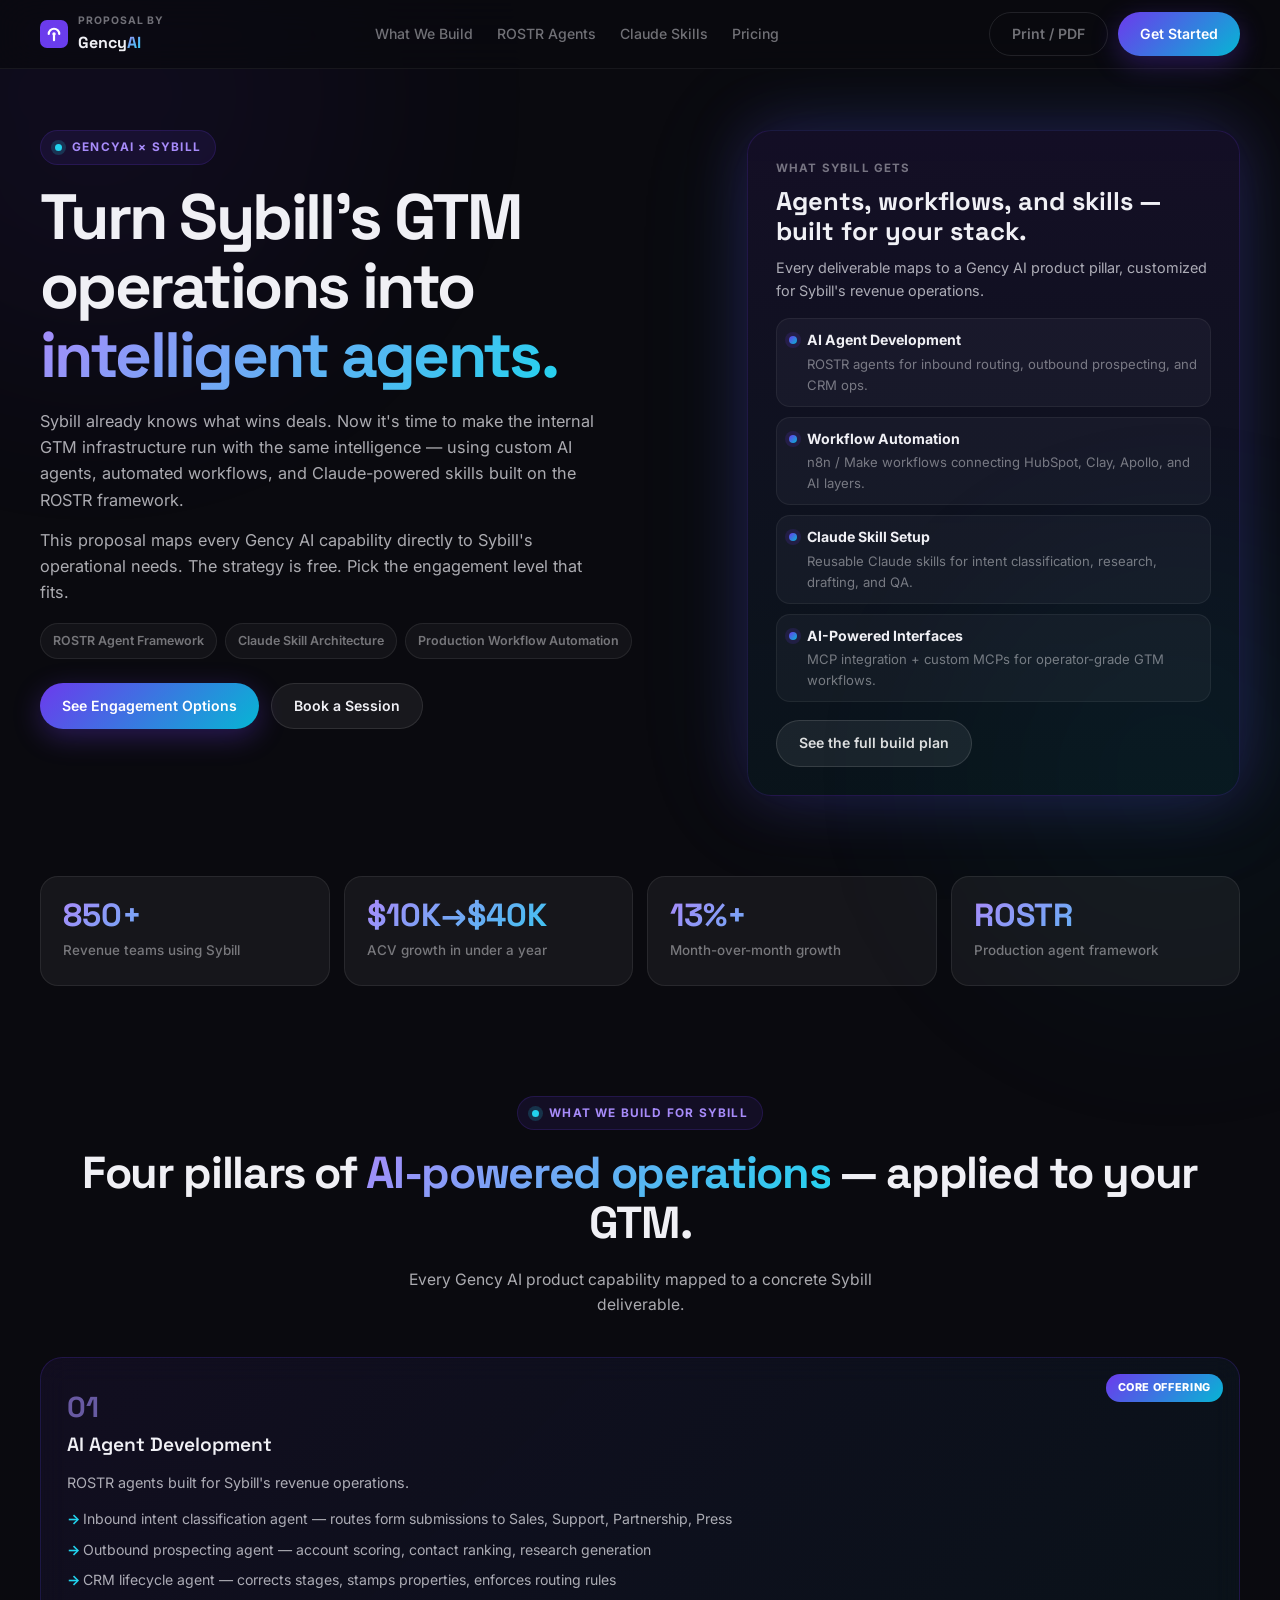
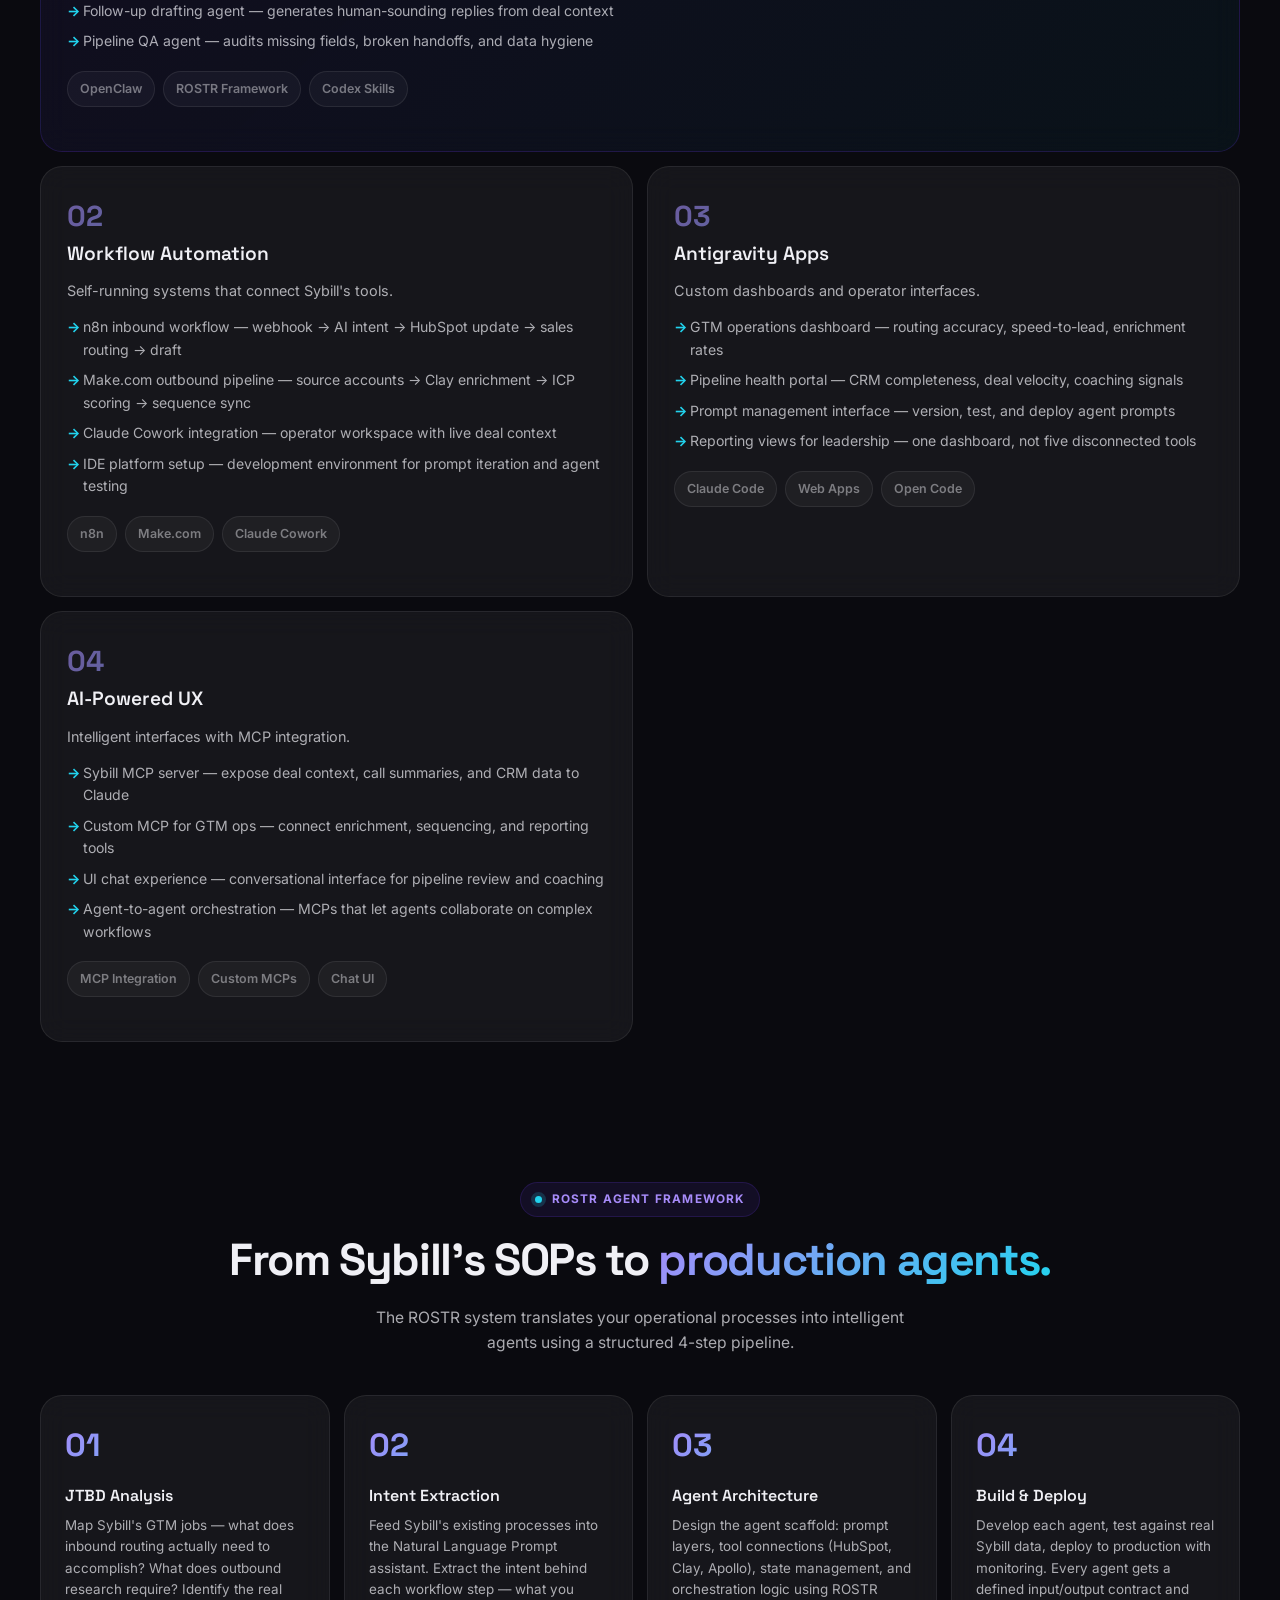
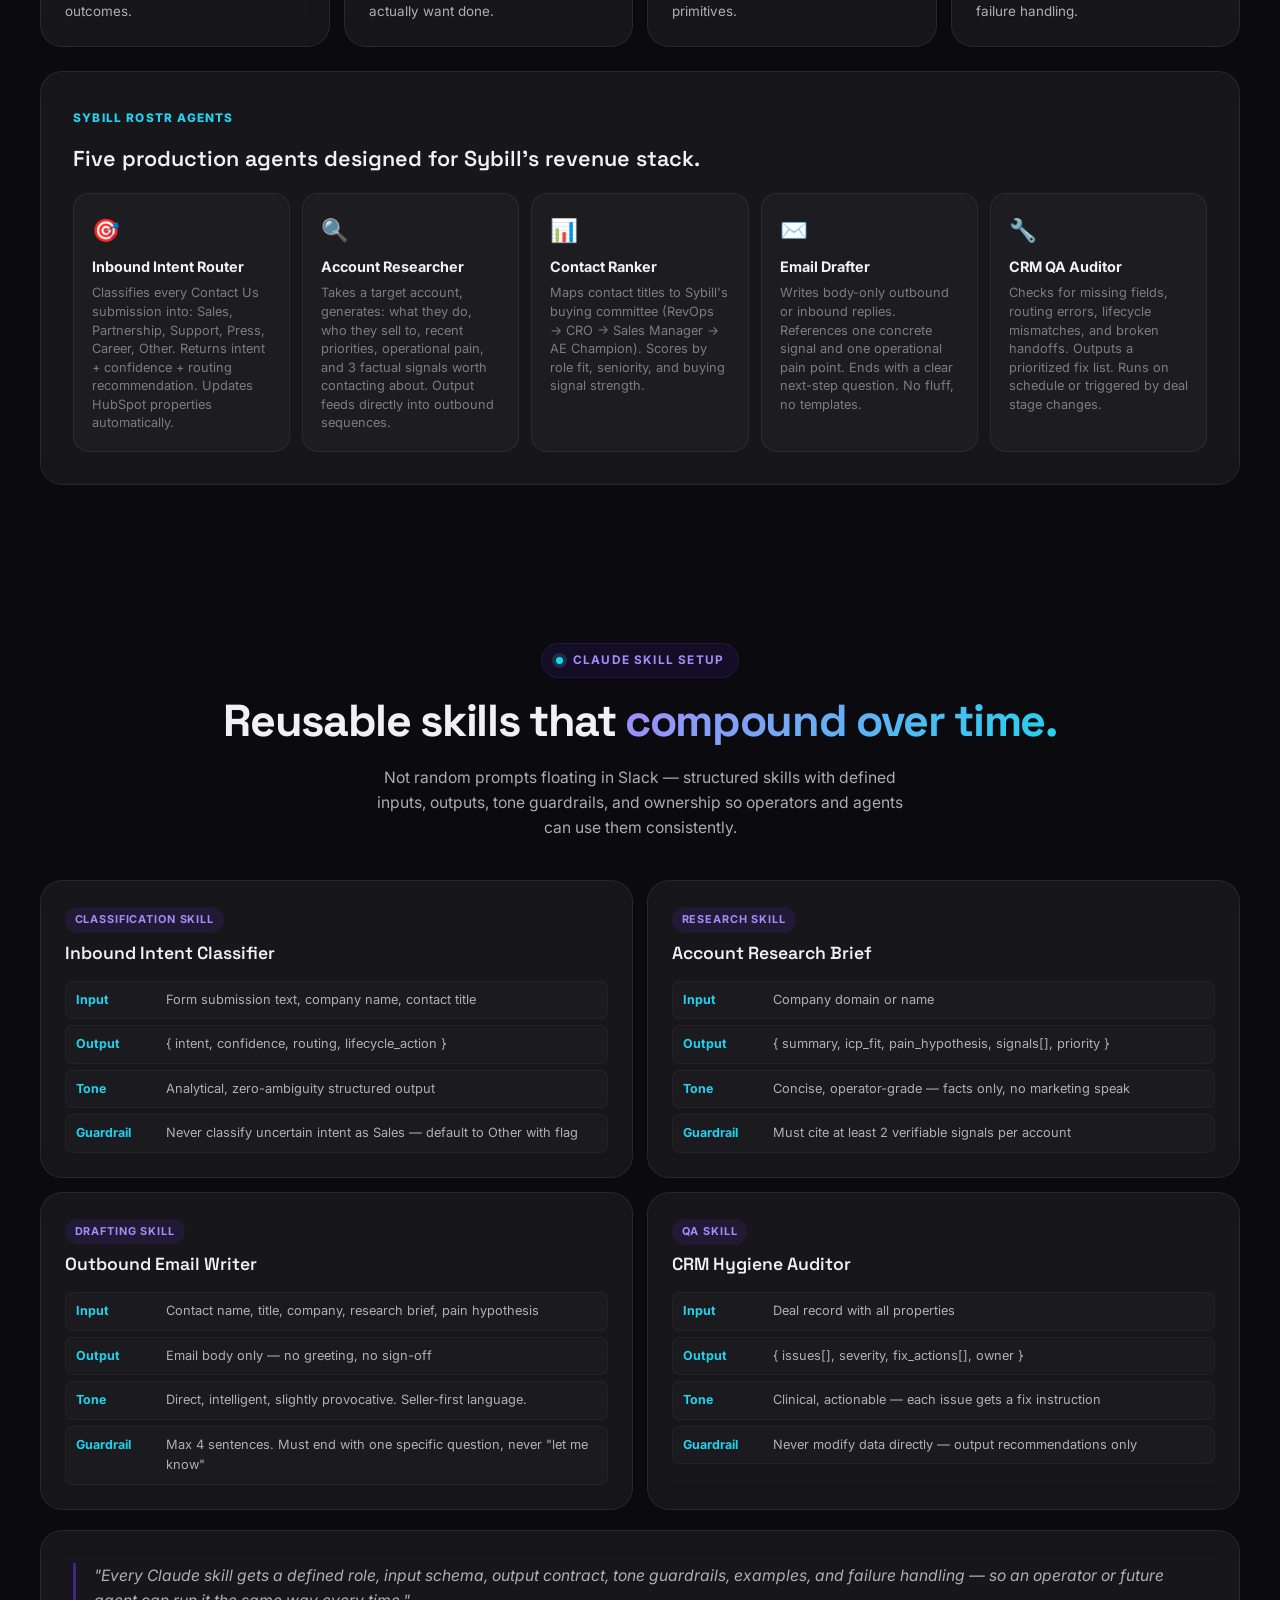
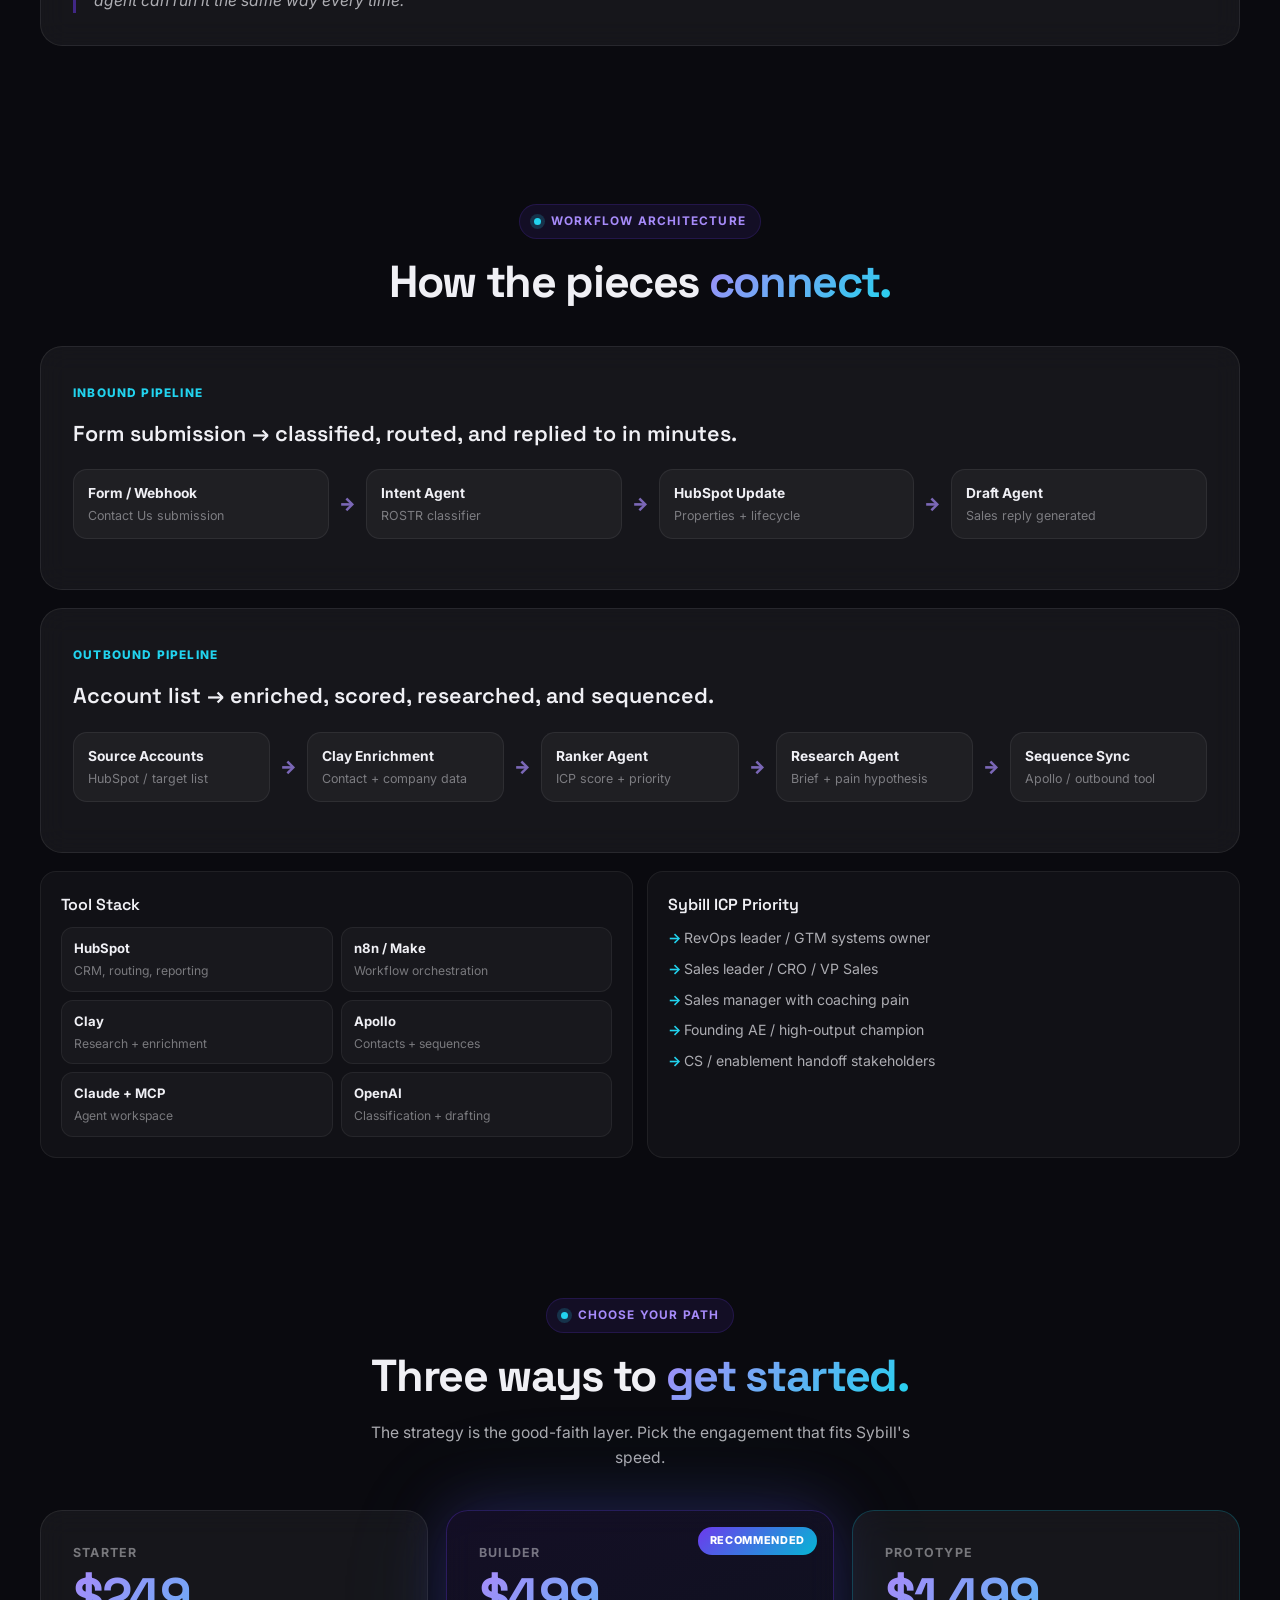
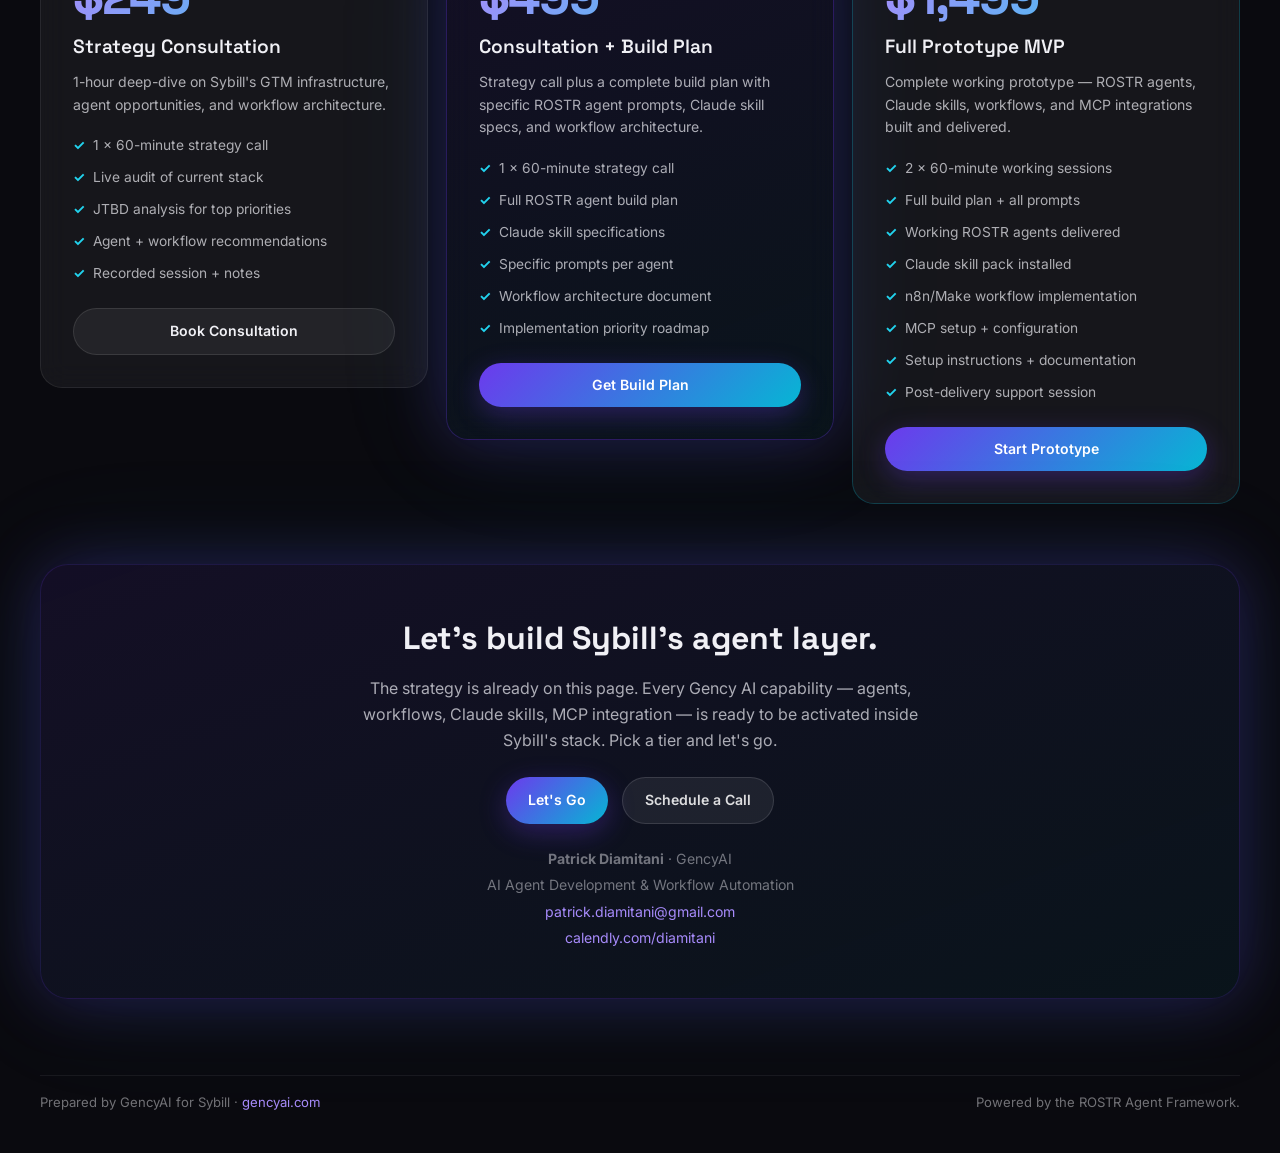
==== commit 2438ec19: "Rebuild: align with Gency AI product pillars, ROSTR agents, Claude skills, 3 pricing tiers" ====
--- a/index.html
+++ b/index.html
@@ -3,8 +3,8 @@
 <head>
   <meta charset="UTF-8" />
   <meta name="viewport" content="width=device-width, initial-scale=1.0" />
-  <title>GencyAI x Sybill — Revenue Infrastructure Activation</title>
-  <meta name="description" content="A revenue infrastructure proposal for Sybill by GencyAI. GTM automation, agent workflows, and sales playbook activation." />
+  <title>GencyAI x Sybill — AI Agent & Workflow Activation</title>
+  <meta name="description" content="GencyAI proposal for Sybill: AI agent development, workflow automation, Claude skill setup, and ROSTR-powered GTM infrastructure." />
   <link rel="preconnect" href="https://fonts.googleapis.com" />
   <link rel="preconnect" href="https://fonts.gstatic.com" crossorigin />
   <link href="https://fonts.googleapis.com/css2?family=Inter:wght@400;500;600;700;800;900&family=Space+Grotesk:wght@500;600;700&display=swap" rel="stylesheet" />
@@ -21,9 +21,9 @@
         <div class="brand-text"><small>Proposal by</small><span>Gency<b>AI</b></span></div>
       </a>
       <nav class="nav-links">
-        <a href="#overview">Overview</a>
-        <a href="#strategy">Strategy</a>
-        <a href="#activation">Activation</a>
+        <a href="#what-we-build">What We Build</a>
+        <a href="#rostr">ROSTR Agents</a>
+        <a href="#claude-skills">Claude Skills</a>
         <a href="#pricing">Pricing</a>
       </nav>
       <div class="nav-actions">
@@ -38,32 +38,31 @@
     <section class="hero" id="top">
       <div class="shell hero-grid">
         <div class="hero-copy">
-          <div class="eyebrow"><span class="dot-pulse"></span>Good-faith strategy included</div>
-          <h1>Ready-to-activate revenue infrastructure for <span class="grad">Sybill.</span></h1>
-          <p>Sybill already publicly positions itself as the system that knows what wins, remembers it, and tells teams what to do next. This proposal makes your internal GTM infrastructure operate with that same level of clarity.</p>
-          <p>The strategy layer is free — right here on this page. If you want it implemented inside your stack the right way, I'll activate it end-to-end.</p>
+          <div class="eyebrow"><span class="dot-pulse"></span>GencyAI × Sybill</div>
+          <h1>Turn Sybill's GTM operations into <span class="grad">intelligent agents.</span></h1>
+          <p>Sybill already knows what wins deals. Now it's time to make the internal GTM infrastructure run with the same intelligence — using custom AI agents, automated workflows, and Claude-powered skills built on the ROSTR framework.</p>
+          <p>This proposal maps every Gency AI capability directly to Sybill's operational needs. The strategy is free. Pick the engagement level that fits.</p>
           <div class="pill-row">
-            <span class="pill">Atlas production GTM operator</span>
-            <span class="pill">Published workflow methodology</span>
-            <span class="pill">GencyAI custom AI systems</span>
+            <span class="pill">ROSTR Agent Framework</span>
+            <span class="pill">Claude Skill Architecture</span>
+            <span class="pill">Production Workflow Automation</span>
           </div>
           <div class="hero-actions">
             <a class="btn btn-glow" href="#pricing">See Engagement Options</a>
             <a class="btn btn-glass" href="https://calendly.com/diamitani" target="_blank">Book a Session</a>
           </div>
-          <blockquote class="hero-quote">"I'm not charging you to think through the plan. That work is here. I'm charging to make it real, reliable, and revenue-producing inside your actual stack."</blockquote>
         </div>
         <aside class="hero-card">
-          <span class="mini-label">What this page gives Sybill</span>
-          <h3>Usable strategy now.<br/>Paid activation next.</h3>
-          <p>This microsite is genuinely useful on its own. It also makes the next step obvious.</p>
+          <span class="mini-label">What Sybill Gets</span>
+          <h3>Agents, workflows, and skills — built for your stack.</h3>
+          <p>Every deliverable maps to a Gency AI product pillar, customized for Sybill's revenue operations.</p>
           <div class="hero-list">
-            <div class="hero-item"><div class="item-dot"></div><div><strong>Inbound automation blueprint</strong><span>AI intent routing, CRM updates, lifecycle correction, follow-up drafting.</span></div></div>
-            <div class="hero-item"><div class="item-dot"></div><div><strong>Outbound prospecting architecture</strong><span>Account selection, enrichment, ICP scoring, research, sequencing.</span></div></div>
-            <div class="hero-item"><div class="item-dot"></div><div><strong>System setup checklist</strong><span>Tools, configs, properties, handoffs, reporting requirements.</span></div></div>
-            <div class="hero-item"><div class="item-dot"></div><div><strong>Sales playbook for Sybill</strong><span>ICP, messaging, ownership rules, KPIs, operating rhythm.</span></div></div>
-          </div>
-          <a class="btn btn-glass-light" href="#strategy">Read the free strategy pack</a>
+            <div class="hero-item"><div class="item-dot"></div><div><strong>AI Agent Development</strong><span>ROSTR agents for inbound routing, outbound prospecting, and CRM ops.</span></div></div>
+            <div class="hero-item"><div class="item-dot"></div><div><strong>Workflow Automation</strong><span>n8n / Make workflows connecting HubSpot, Clay, Apollo, and AI layers.</span></div></div>
+            <div class="hero-item"><div class="item-dot"></div><div><strong>Claude Skill Setup</strong><span>Reusable Claude skills for intent classification, research, drafting, and QA.</span></div></div>
+            <div class="hero-item"><div class="item-dot"></div><div><strong>AI-Powered Interfaces</strong><span>MCP integration + custom MCPs for operator-grade GTM workflows.</span></div></div>
+          </div>
+          <a class="btn btn-glass-light" href="#what-we-build">See the full build plan</a>
         </aside>
       </div>
     </section>
@@ -71,160 +70,280 @@
     <!-- STATS -->
     <section class="stats-section">
       <div class="shell stats-grid">
-        <div class="stat-card"><strong>850+</strong><span>Revenue teams using Sybill today</span></div>
-        <div class="stat-card"><strong>10+ hrs</strong><span>Per rep, per week saved in admin time</span></div>
-        <div class="stat-card"><strong>2–5×</strong><span>More pipeline managed per rep</span></div>
+        <div class="stat-card"><strong>850+</strong><span>Revenue teams using Sybill</span></div>
         <div class="stat-card"><strong>$10K→$40K</strong><span>ACV growth in under a year</span></div>
-      </div>
-    </section>
-
-    <!-- OVERVIEW -->
-    <section id="overview" class="section">
-      <div class="shell">
-        <div class="section-head"><div><div class="eyebrow"><span class="dot-pulse"></span>Context</div><h2>Why this matters <span class="grad">now.</span></h2></div><p>Sybill is strong on product. The next leverage point is making sure the internal revenue machine is just as intentional.</p></div>
-        <div class="context-grid">
-          <div class="context-note glass-card">
-            <h3>Sybill doesn't need vague GTM advice.</h3>
-            <p>The real need is operational: infrastructure behind growth. Lead routing. Scoring. Enrichment. Outbound automation. Reporting. Cleaner handoffs between inbound, sales, and RevOps.</p>
-            <p>If the company is going to win against Gong, Clari, Fathom, and fragmented point tools, the GTM engine has to be tighter than the market average.</p>
-            <div class="pill-row"><span class="pill">Context + memory + execution</span><span class="pill">Strong RevOps use cases</span><span class="pill">High-velocity operator role</span></div>
-          </div>
-          <div class="glass-card package-card">
+        <div class="stat-card"><strong>13%+</strong><span>Month-over-month growth</span></div>
+        <div class="stat-card"><strong>ROSTR</strong><span>Production agent framework</span></div>
+      </div>
+    </section>
+
+    <!-- WHAT WE BUILD — 4 PILLARS APPLIED TO SYBILL -->
+    <section id="what-we-build" class="section">
+      <div class="shell">
+        <div class="section-head center">
+          <div><div class="eyebrow"><span class="dot-pulse"></span>What We Build for Sybill</div>
+          <h2>Four pillars of <span class="grad">AI-powered operations</span> — applied to your GTM.</h2></div>
+          <p>Every Gency AI product capability mapped to a concrete Sybill deliverable.</p>
+        </div>
+
+        <div class="install-grid">
+          <!-- Pillar 1: AI Agent Development -->
+          <div class="glass-card install-card featured-card">
             <div class="pkg-num">01</div>
-            <h3>Proposed package</h3>
-            <ul>
-              <li><strong>Inbound automation</strong> — intent routing, lifecycle data, sales follow-up.</li>
-              <li><strong>Outbound prospecting</strong> — right accounts, ranked people, first-touch drafts.</li>
-              <li><strong>System setup</strong> — tools, properties, configs, reporting, governance.</li>
-              <li><strong>Sales playbook</strong> — ICP, messaging, ownership, KPIs, operating rhythm.</li>
-            </ul>
-          </div>
-        </div>
-      </div>
-    </section>
-
-    <!-- WHAT I WOULD INSTALL -->
+            <div class="card-badge">Core Offering</div>
+            <h3>AI Agent Development</h3>
+            <p class="card-sub">ROSTR agents built for Sybill's revenue operations.</p>
+            <ul>
+              <li>Inbound intent classification agent — routes form submissions to Sales, Support, Partnership, Press</li>
+              <li>Outbound prospecting agent — account scoring, contact ranking, research generation</li>
+              <li>CRM lifecycle agent — corrects stages, stamps properties, enforces routing rules</li>
+              <li>Follow-up drafting agent — generates human-sounding replies from deal context</li>
+              <li>Pipeline QA agent — audits missing fields, broken handoffs, and data hygiene</li>
+            </ul>
+            <div class="pill-row"><span class="pill">OpenClaw</span><span class="pill">ROSTR Framework</span><span class="pill">Codex Skills</span></div>
+          </div>
+
+          <!-- Pillar 2: Workflow Automation -->
+          <div class="glass-card install-card">
+            <div class="pkg-num">02</div>
+            <h3>Workflow Automation</h3>
+            <p class="card-sub">Self-running systems that connect Sybill's tools.</p>
+            <ul>
+              <li>n8n inbound workflow — webhook → AI intent → HubSpot update → sales routing → draft</li>
+              <li>Make.com outbound pipeline — source accounts → Clay enrichment → ICP scoring → sequence sync</li>
+              <li>Claude Cowork integration — operator workspace with live deal context</li>
+              <li>IDE platform setup — development environment for prompt iteration and agent testing</li>
+            </ul>
+            <div class="pill-row"><span class="pill">n8n</span><span class="pill">Make.com</span><span class="pill">Claude Cowork</span></div>
+          </div>
+
+          <!-- Pillar 3: Antigravity Apps -->
+          <div class="glass-card install-card">
+            <div class="pkg-num">03</div>
+            <h3>Antigravity Apps</h3>
+            <p class="card-sub">Custom dashboards and operator interfaces.</p>
+            <ul>
+              <li>GTM operations dashboard — routing accuracy, speed-to-lead, enrichment rates</li>
+              <li>Pipeline health portal — CRM completeness, deal velocity, coaching signals</li>
+              <li>Prompt management interface — version, test, and deploy agent prompts</li>
+              <li>Reporting views for leadership — one dashboard, not five disconnected tools</li>
+            </ul>
+            <div class="pill-row"><span class="pill">Claude Code</span><span class="pill">Web Apps</span><span class="pill">Open Code</span></div>
+          </div>
+
+          <!-- Pillar 4: AI-Powered UX -->
+          <div class="glass-card install-card">
+            <div class="pkg-num">04</div>
+            <h3>AI-Powered UX</h3>
+            <p class="card-sub">Intelligent interfaces with MCP integration.</p>
+            <ul>
+              <li>Sybill MCP server — expose deal context, call summaries, and CRM data to Claude</li>
+              <li>Custom MCP for GTM ops — connect enrichment, sequencing, and reporting tools</li>
+              <li>UI chat experience — conversational interface for pipeline review and coaching</li>
+              <li>Agent-to-agent orchestration — MCPs that let agents collaborate on complex workflows</li>
+            </ul>
+            <div class="pill-row"><span class="pill">MCP Integration</span><span class="pill">Custom MCPs</span><span class="pill">Chat UI</span></div>
+          </div>
+        </div>
+      </div>
+    </section>
+
+    <!-- ROSTR AGENTS -->
+    <section id="rostr" class="section">
+      <div class="shell">
+        <div class="section-head center">
+          <div><div class="eyebrow"><span class="dot-pulse"></span>ROSTR Agent Framework</div>
+          <h2>From Sybill's SOPs to <span class="grad">production agents.</span></h2></div>
+          <p>The ROSTR system translates your operational processes into intelligent agents using a structured 4-step pipeline.</p>
+        </div>
+
+        <div class="rostr-pipeline">
+          <div class="pipeline-step glass-card">
+            <div class="pipeline-num">01</div>
+            <h4>JTBD Analysis</h4>
+            <p>Map Sybill's GTM jobs — what does inbound routing actually need to accomplish? What does outbound research require? Identify the real outcomes.</p>
+          </div>
+          <div class="pipeline-step glass-card">
+            <div class="pipeline-num">02</div>
+            <h4>Intent Extraction</h4>
+            <p>Feed Sybill's existing processes into the Natural Language Prompt assistant. Extract the intent behind each workflow step — what you actually want done.</p>
+          </div>
+          <div class="pipeline-step glass-card">
+            <div class="pipeline-num">03</div>
+            <h4>Agent Architecture</h4>
+            <p>Design the agent scaffold: prompt layers, tool connections (HubSpot, Clay, Apollo), state management, and orchestration logic using ROSTR primitives.</p>
+          </div>
+          <div class="pipeline-step glass-card">
+            <div class="pipeline-num">04</div>
+            <h4>Build & Deploy</h4>
+            <p>Develop each agent, test against real Sybill data, deploy to production with monitoring. Every agent gets a defined input/output contract and failure handling.</p>
+          </div>
+        </div>
+
+        <!-- Sybill-specific agents -->
+        <div class="strategy-block glass-card">
+          <span class="strat-label">Sybill ROSTR Agents</span>
+          <h3>Five production agents designed for Sybill's revenue stack.</h3>
+          <div class="agent-grid">
+            <div class="agent-card">
+              <div class="agent-icon">🎯</div>
+              <strong>Inbound Intent Router</strong>
+              <span>Classifies every Contact Us submission into: Sales, Partnership, Support, Press, Career, Other. Returns intent + confidence + routing recommendation. Updates HubSpot properties automatically.</span>
+            </div>
+            <div class="agent-card">
+              <div class="agent-icon">🔍</div>
+              <strong>Account Researcher</strong>
+              <span>Takes a target account, generates: what they do, who they sell to, recent priorities, operational pain, and 3 factual signals worth contacting about. Output feeds directly into outbound sequences.</span>
+            </div>
+            <div class="agent-card">
+              <div class="agent-icon">📊</div>
+              <strong>Contact Ranker</strong>
+              <span>Maps contact titles to Sybill's buying committee (RevOps → CRO → Sales Manager → AE Champion). Scores by role fit, seniority, and buying signal strength.</span>
+            </div>
+            <div class="agent-card">
+              <div class="agent-icon">✉️</div>
+              <strong>Email Drafter</strong>
+              <span>Writes body-only outbound or inbound replies. References one concrete signal and one operational pain point. Ends with a clear next-step question. No fluff, no templates.</span>
+            </div>
+            <div class="agent-card">
+              <div class="agent-icon">🔧</div>
+              <strong>CRM QA Auditor</strong>
+              <span>Checks for missing fields, routing errors, lifecycle mismatches, and broken handoffs. Outputs a prioritized fix list. Runs on schedule or triggered by deal stage changes.</span>
+            </div>
+          </div>
+        </div>
+      </div>
+    </section>
+
+    <!-- CLAUDE SKILLS -->
+    <section id="claude-skills" class="section">
+      <div class="shell">
+        <div class="section-head center">
+          <div><div class="eyebrow"><span class="dot-pulse"></span>Claude Skill Setup</div>
+          <h2>Reusable skills that <span class="grad">compound over time.</span></h2></div>
+          <p>Not random prompts floating in Slack — structured skills with defined inputs, outputs, tone guardrails, and ownership so operators and agents can use them consistently.</p>
+        </div>
+
+        <div class="skills-showcase">
+          <div class="skill-block glass-card">
+            <div class="skill-header">
+              <span class="skill-type">Classification Skill</span>
+              <h4>Inbound Intent Classifier</h4>
+            </div>
+            <div class="skill-spec">
+              <div class="spec-row"><strong>Input</strong><span>Form submission text, company name, contact title</span></div>
+              <div class="spec-row"><strong>Output</strong><span>{ intent, confidence, routing, lifecycle_action }</span></div>
+              <div class="spec-row"><strong>Tone</strong><span>Analytical, zero-ambiguity structured output</span></div>
+              <div class="spec-row"><strong>Guardrail</strong><span>Never classify uncertain intent as Sales — default to Other with flag</span></div>
+            </div>
+          </div>
+
+          <div class="skill-block glass-card">
+            <div class="skill-header">
+              <span class="skill-type">Research Skill</span>
+              <h4>Account Research Brief</h4>
+            </div>
+            <div class="skill-spec">
+              <div class="spec-row"><strong>Input</strong><span>Company domain or name</span></div>
+              <div class="spec-row"><strong>Output</strong><span>{ summary, icp_fit, pain_hypothesis, signals[], priority }</span></div>
+              <div class="spec-row"><strong>Tone</strong><span>Concise, operator-grade — facts only, no marketing speak</span></div>
+              <div class="spec-row"><strong>Guardrail</strong><span>Must cite at least 2 verifiable signals per account</span></div>
+            </div>
+          </div>
+
+          <div class="skill-block glass-card">
+            <div class="skill-header">
+              <span class="skill-type">Drafting Skill</span>
+              <h4>Outbound Email Writer</h4>
+            </div>
+            <div class="skill-spec">
+              <div class="spec-row"><strong>Input</strong><span>Contact name, title, company, research brief, pain hypothesis</span></div>
+              <div class="spec-row"><strong>Output</strong><span>Email body only — no greeting, no sign-off</span></div>
+              <div class="spec-row"><strong>Tone</strong><span>Direct, intelligent, slightly provocative. Seller-first language.</span></div>
+              <div class="spec-row"><strong>Guardrail</strong><span>Max 4 sentences. Must end with one specific question, never "let me know"</span></div>
+            </div>
+          </div>
+
+          <div class="skill-block glass-card">
+            <div class="skill-header">
+              <span class="skill-type">QA Skill</span>
+              <h4>CRM Hygiene Auditor</h4>
+            </div>
+            <div class="skill-spec">
+              <div class="spec-row"><strong>Input</strong><span>Deal record with all properties</span></div>
+              <div class="spec-row"><strong>Output</strong><span>{ issues[], severity, fix_actions[], owner }</span></div>
+              <div class="spec-row"><strong>Tone</strong><span>Clinical, actionable — each issue gets a fix instruction</span></div>
+              <div class="spec-row"><strong>Guardrail</strong><span>Never modify data directly — output recommendations only</span></div>
+            </div>
+          </div>
+        </div>
+
+        <div class="strategy-block glass-card">
+          <blockquote class="rostr-quote">"Every Claude skill gets a defined role, input schema, output contract, tone guardrails, examples, and failure handling — so an operator or future agent can run it the same way every time."</blockquote>
+        </div>
+      </div>
+    </section>
+
+    <!-- WORKFLOW ARCHITECTURE -->
     <section class="section">
       <div class="shell">
-        <div class="section-head"><div><h2>What I would <span class="grad">install.</span></h2></div><p>Strategy is included here. The paid sprint is the activation layer.</p></div>
-        <div class="install-grid">
-          <div class="glass-card install-card"><div class="pkg-num">A</div><h3>Inbound Automation</h3><ul><li>AI intent classification on high-intent forms</li><li>HubSpot property updates for cleaner reporting</li><li>Lifecycle stage correction when required</li><li>Sales-intent routing + follow-up draft generation</li></ul></div>
-          <div class="glass-card install-card"><div class="pkg-num">B</div><h3>Outbound Prospecting</h3><ul><li>Target account ingestion and ICP screening</li><li>Contact enrichment, normalization, ranking</li><li>Company research + pain hypotheses</li><li>Personalized outbound + sequence sync</li></ul></div>
-          <div class="glass-card install-card"><div class="pkg-num">C</div><h3>System Setup</h3><ul><li>Tools, workspaces, domains, account config</li><li>HubSpot fields, workflows, routing rules</li><li>AI model access, prompt storage, orchestration</li><li>Reporting views, dashboards, QA checkpoints</li></ul></div>
-          <div class="glass-card install-card"><div class="pkg-num">D</div><h3>Sales Playbook</h3><ul><li>ICP and persona definitions</li><li>USP and message pillars</li><li>Ownership rules, SLAs, cadence</li><li>Sample messaging, objections, follow-up</li></ul></div>
-        </div>
-      </div>
-    </section>
-
-    <!-- STRATEGY PACK -->
-    <section id="strategy" class="section">
-      <div class="shell">
-        <div class="section-head"><div><div class="eyebrow"><span class="dot-pulse"></span>Free Strategy Pack</div><h2>The strategy pack — <span class="grad">use it now.</span></h2></div><p>Intentionally structured so Sybill can use it immediately as a good-faith deliverable.</p></div>
-
-        <!-- Inbound -->
+        <div class="section-head center">
+          <div><div class="eyebrow"><span class="dot-pulse"></span>Workflow Architecture</div>
+          <h2>How the pieces <span class="grad">connect.</span></h2></div>
+        </div>
+
         <div class="strategy-block glass-card">
-          <span class="strat-label">1. Inbound Automation Workflow</span>
-          <h3>Turn "Contact Us" traffic into clean routing, reporting, and faster response.</h3>
-          <div class="steps-grid">
-            <div class="step"><div class="step-num">1</div><div><strong>Trigger on inbound form</strong><span>Every submission enters centralized workflow via webhook or HubSpot trigger.</span></div></div>
-            <div class="step"><div class="step-num">2</div><div><strong>AI classifies true intent</strong><span>Bucket into: Sales, Partnership, Press, Career, Support, or Other.</span></div></div>
-            <div class="step"><div class="step-num">3</div><div><strong>Write category to HubSpot</strong><span>Clean reporting property — segment by actual reason, not dropdown.</span></div></div>
-            <div class="step"><div class="step-num">4</div><div><strong>Correct lifecycle if needed</strong><span>Compare self-selected vs. AI-read intent; update only if misclassified.</span></div></div>
-            <div class="step"><div class="step-num">5</div><div><strong>Route commercial to sales</strong><span>Stamp priority, assign owner, kick off sales response path.</span></div></div>
-            <div class="step"><div class="step-num">6</div><div><strong>Generate follow-up draft</strong><span>AI writes a short, calm, operator-grade reply that moves toward a meeting.</span></div></div>
-            <div class="step"><div class="step-num">7</div><div><strong>Stamp processed state</strong><span>Save draft, status, processed flags back to HubSpot for QA.</span></div></div>
-          </div>
+          <span class="strat-label">Inbound Pipeline</span>
+          <h3>Form submission → classified, routed, and replied to in minutes.</h3>
           <div class="flow-diagram">
-            <div class="flow-node"><strong>Form / Webhook</strong><span>Submission enters workflow</span></div>
-            <div class="flow-arrow">→</div>
-            <div class="flow-node"><strong>AI Intent Read</strong><span>Sales, support, partnership</span></div>
-            <div class="flow-arrow">→</div>
-            <div class="flow-node"><strong>HubSpot Update</strong><span>Reason, lifecycle, owner</span></div>
-            <div class="flow-arrow">→</div>
-            <div class="flow-node"><strong>Sales Reply Draft</strong><span>Human-ready response</span></div>
-          </div>
-        </div>
-
-        <!-- Outbound -->
+            <div class="flow-node"><strong>Form / Webhook</strong><span>Contact Us submission</span></div>
+            <div class="flow-arrow">→</div>
+            <div class="flow-node"><strong>Intent Agent</strong><span>ROSTR classifier</span></div>
+            <div class="flow-arrow">→</div>
+            <div class="flow-node"><strong>HubSpot Update</strong><span>Properties + lifecycle</span></div>
+            <div class="flow-arrow">→</div>
+            <div class="flow-node"><strong>Draft Agent</strong><span>Sales reply generated</span></div>
+          </div>
+        </div>
+
         <div class="strategy-block glass-card">
-          <span class="strat-label">2. Outbound Prospecting Workflow</span>
-          <h3>Account list to sequenced, researched outbound — without turning reps into spreadsheet operators.</h3>
+          <span class="strat-label">Outbound Pipeline</span>
+          <h3>Account list → enriched, scored, researched, and sequenced.</h3>
           <div class="flow-diagram">
-            <div class="flow-node"><strong>Source Accounts</strong><span>HubSpot, target lists, signals</span></div>
-            <div class="flow-arrow">→</div>
-            <div class="flow-node"><strong>Enrichment</strong><span>Clay, Apollo, Amplemarket</span></div>
-            <div class="flow-arrow">→</div>
-            <div class="flow-node"><strong>ICP Scoring</strong><span>Normalize, rank, prioritize</span></div>
-            <div class="flow-arrow">→</div>
-            <div class="flow-node"><strong>AI Research + Msg</strong><span>Summary, pain, email draft</span></div>
-            <div class="flow-arrow">→</div>
-            <div class="flow-node"><strong>Sequence + Sync</strong><span>Outbound, CRM, reporting</span></div>
-          </div>
-          <div class="two-col">
-            <div class="mini-card"><h4>Recommended steps</h4><ul><li>Pull target accounts from CRM</li><li>Filter existing customers and bad-fit</li><li>Enrich company + contact data</li><li>Normalize titles to buying committee</li><li>Generate research + pain hypothesis</li><li>Draft sequence copy and sync</li></ul></div>
-            <div class="mini-card"><h4>Sybill ICP priority</h4><ul><li>RevOps leader / GTM systems owner</li><li>Sales leader / CRO / VP Sales</li><li>Sales manager with coaching pain</li><li>Founding AE / high-output champion</li><li>CS/enablement handoff stakeholders</li></ul></div>
-          </div>
-          <div class="three-col">
-            <div class="msg-card"><strong>Pillar 1</strong><span>Context beats transcripts. Sybill helps teams understand what wins, not just log what happened.</span></div>
-            <div class="msg-card"><strong>Pillar 2</strong><span>Execution matters. Follow-ups, CRM updates, coaching from memory and context, not manual cleanup.</span></div>
-            <div class="msg-card"><strong>Pillar 3</strong><span>Institutional memory compounds. Every call and outcome makes future workflows smarter.</span></div>
-          </div>
-        </div>
-
-        <!-- System Setup -->
-        <div class="strategy-block glass-card">
-          <span class="strat-label">3. System Setup</span>
-          <h3>Tools, accounts, configurations, and reporting.</h3>
-          <div class="setup-table">
-            <div class="setup-row"><strong>HubSpot</strong><span>Lifecycle, lead status, intent properties, routing, dashboards.</span></div>
-            <div class="setup-row"><strong>Enrichment</strong><span>Clay + Apollo or Amplemarket for contacts, fallback lookups, targeting views.</span></div>
-            <div class="setup-row"><strong>Orchestrator</strong><span>n8n or Make for routing, AI prompting, sync logic, retries, alerts.</span></div>
-            <div class="setup-row"><strong>AI layer</strong><span>OpenAI for intent classification, research, messaging, structured outputs.</span></div>
-            <div class="setup-row"><strong>Outbound</strong><span>Apollo, HubSpot sequences, or Amplemarket depending on stack maturity.</span></div>
-            <div class="setup-row"><strong>Claude / MCP</strong><span>Usable operator layer for GTM workflows, research, and QA.</span></div>
-            <div class="setup-row"><strong>Accounts</strong><span>Seats, permissions, API keys, inboxes, domains, env variables.</span></div>
-            <div class="setup-row"><strong>Reporting</strong><span>Routing accuracy, speed-to-lead, MQL→meeting, enrichment rates, CRM hygiene.</span></div>
-          </div>
-          <div class="two-col">
-            <div class="mini-card"><h4>Suggested tool stack</h4><div class="chip-grid"><div class="chip"><strong>HubSpot</strong><span>CRM, routing, reporting</span></div><div class="chip"><strong>n8n / Make</strong><span>Workflow orchestration</span></div><div class="chip"><strong>Clay</strong><span>Research, enrichment</span></div><div class="chip"><strong>Apollo</strong><span>Contacts, sequences</span></div><div class="chip"><strong>Claude + MCP</strong><span>Operator workspace</span></div><div class="chip"><strong>OpenAI</strong><span>Classification, drafting</span></div></div></div>
-            <div class="mini-card"><h4>Claude skills pack</h4><div class="skill-grid"><div class="skill-chip"><strong>Inbound intent router</strong><span>Classifies forms into CRM-safe outputs</span></div><div class="skill-chip"><strong>Account researcher</strong><span>Briefs and priority signals per account</span></div><div class="skill-chip"><strong>Contact ranker</strong><span>Maps titles to buying committee</span></div><div class="skill-chip"><strong>Email drafter</strong><span>Outbound/inbound replies in right tone</span></div><div class="skill-chip"><strong>CRM QA auditor</strong><span>Missing fields, routing errors, handoffs</span></div><div class="skill-chip"><strong>Manager brief builder</strong><span>Activity → coaching summaries</span></div></div></div>
-          </div>
-        </div>
-
-        <!-- Playbook -->
-        <div class="strategy-block glass-card">
-          <span class="strat-label">4. Sales Playbook for Sybill</span>
-          <h3>Operating rules that make the workflows useful instead of impressive-but-ignored.</h3>
-          <div class="two-col">
-            <div>
-              <div class="mini-card"><h4>Primary funnel</h4><ul><li>Account enters system (inbound/sourced)</li><li>Intent and fit classified in CRM</li><li>Qualified lead routed with context</li><li>Demo/discovery booked with clean follow-up</li><li>Deal enters evaluation with note discipline</li><li>Outcomes feed back into messaging + prompts</li></ul></div>
-              <div class="mini-card" style="margin-top:14px"><h4>Ownership rules</h4><ul><li>Commercial inbound never sits unclassified</li><li>RevOps owns routing logic, not exceptions</li><li>Sales owns response quality + conversion</li><li>Prompt changes documented and versioned</li><li>Lost-deal insights feed outbound monthly</li></ul></div>
-            </div>
-            <div>
-              <div class="mini-card"><h4>Core personas</h4><div class="persona-list"><div class="persona"><strong>RevOps owner</strong><span>Wants CRM hygiene, routing trust, repeatable systems.</span></div><div class="persona"><strong>Sales leader / CRO</strong><span>Cleaner pipeline, better coaching signals, less management drag.</span></div><div class="persona"><strong>Sales manager</strong><span>Faster deal inspection, coaching from patterns not anecdotes.</span></div><div class="persona"><strong>AE champion</strong><span>Faster prep, cleaner CRM, more selling time.</span></div></div></div>
-            </div>
-          </div>
-          <div class="usp-banner">
-            <h3>Unique Selling Proposition</h3>
-            <p>Sybill wins when framed as the missing memory and execution layer in the revenue stack. The edge isn't summaries — it's understanding how your team wins, remembering what matters, and helping every rep execute from shared context.</p>
-          </div>
-        </div>
-      </div>
-    </section>
-
-    <!-- ACTIVATION -->
-    <section id="activation" class="section">
-      <div class="shell">
-        <div class="section-head"><div><div class="eyebrow"><span class="dot-pulse"></span>Paid Activation</div><h2>What the activation <span class="grad">includes.</span></h2></div><p>This is where value shifts from "useful strategy" to "live system."</p></div>
+            <div class="flow-node"><strong>Source Accounts</strong><span>HubSpot / target list</span></div>
+            <div class="flow-arrow">→</div>
+            <div class="flow-node"><strong>Clay Enrichment</strong><span>Contact + company data</span></div>
+            <div class="flow-arrow">→</div>
+            <div class="flow-node"><strong>Ranker Agent</strong><span>ICP score + priority</span></div>
+            <div class="flow-arrow">→</div>
+            <div class="flow-node"><strong>Research Agent</strong><span>Brief + pain hypothesis</span></div>
+            <div class="flow-arrow">→</div>
+            <div class="flow-node"><strong>Sequence Sync</strong><span>Apollo / outbound tool</span></div>
+          </div>
+        </div>
+
         <div class="two-col">
-          <div class="glass-card activation-card"><span class="strat-label">Implementation-heavy by design</span><h3>Revenue Infrastructure Sprint</h3><ul><li>System audit + architecture decisions</li><li>HubSpot properties, lifecycle, routing, dashboards</li><li>Inbound automation build</li><li>Outbound prospecting workflow build</li><li>n8n/Make orchestration + fail-safes</li><li>Claude skills pack + MCP operator workflows</li><li>Prompt tuning, QA, reporting</li><li>Documentation, training, handoff</li></ul></div>
-          <div class="glass-card activation-card"><span class="strat-label">Why pay if the strategy is here?</span><h3>You're not paying for a PDF.</h3><ul><li>Paying for the system to exist inside your stack</li><li>Paying to avoid half-built logic and brittle prompts</li><li>Paying for a working inbound + outbound machine</li><li>Paying for implementation speed and real-world QA</li><li>Paying so the team can use it, not admire it</li></ul></div>
-        </div>
-        <div class="prompt-grid">
-          <div class="prompt-card"><strong>Inbound intent prompt</strong><span class="mono">Classify this submission into one bucket: Sales, Partnership, Support, Press, Career, or Other. Return intent, confidence, one-sentence why.</span></div>
-          <div class="prompt-card"><strong>Outbound research prompt</strong><span class="mono">Research this company: what they do, who they sell to, priorities, operational pain, three signals worth contacting now.</span></div>
-          <div class="prompt-card"><strong>Email draft prompt</strong><span class="mono">Write body only. No greeting/sign-off/fluff. Reference one signal + one pain point, end with one clear next-step question.</span></div>
-          <div class="prompt-card"><strong>Claude skill spec</strong><span class="mono">Define reusable GTM skill: role, inputs, output schema, tone guardrails, examples, failure handling.</span></div>
+          <div class="mini-card">
+            <h4>Tool Stack</h4>
+            <div class="chip-grid">
+              <div class="chip"><strong>HubSpot</strong><span>CRM, routing, reporting</span></div>
+              <div class="chip"><strong>n8n / Make</strong><span>Workflow orchestration</span></div>
+              <div class="chip"><strong>Clay</strong><span>Research + enrichment</span></div>
+              <div class="chip"><strong>Apollo</strong><span>Contacts + sequences</span></div>
+              <div class="chip"><strong>Claude + MCP</strong><span>Agent workspace</span></div>
+              <div class="chip"><strong>OpenAI</strong><span>Classification + drafting</span></div>
+            </div>
+          </div>
+          <div class="mini-card">
+            <h4>Sybill ICP Priority</h4>
+            <ul>
+              <li>RevOps leader / GTM systems owner</li>
+              <li>Sales leader / CRO / VP Sales</li>
+              <li>Sales manager with coaching pain</li>
+              <li>Founding AE / high-output champion</li>
+              <li>CS / enablement handoff stakeholders</li>
+            </ul>
+          </div>
         </div>
       </div>
     </section>
@@ -232,49 +351,57 @@
     <!-- PRICING -->
     <section id="pricing" class="section pricing-section">
       <div class="shell">
-        <div class="section-head center"><div><div class="eyebrow"><span class="dot-pulse"></span>Choose Your Path</div><h2>Three ways to <span class="grad">get started.</span></h2></div><p>The strategy is the good-faith layer. Pick the engagement level that fits.</p></div>
+        <div class="section-head center">
+          <div><div class="eyebrow"><span class="dot-pulse"></span>Choose Your Path</div>
+          <h2>Three ways to <span class="grad">get started.</span></h2></div>
+          <p>The strategy is the good-faith layer. Pick the engagement that fits Sybill's speed.</p>
+        </div>
         <div class="pricing-grid">
-          <!-- Tier 1 -->
+          <!-- $249 -->
           <div class="glass-card pricing-card">
             <div class="price-tier">Starter</div>
             <div class="price">$249</div>
             <h3>Strategy Consultation</h3>
-            <p>1-hour deep-dive consultation on your GTM infrastructure, pain points, and opportunities.</p>
+            <p>1-hour deep-dive on Sybill's GTM infrastructure, agent opportunities, and workflow architecture.</p>
             <ul>
               <li><span class="check">✓</span> 1 × 60-minute strategy call</li>
               <li><span class="check">✓</span> Live audit of current stack</li>
-              <li><span class="check">✓</span> Priority recommendations</li>
+              <li><span class="check">✓</span> JTBD analysis for top priorities</li>
+              <li><span class="check">✓</span> Agent + workflow recommendations</li>
               <li><span class="check">✓</span> Recorded session + notes</li>
             </ul>
             <a class="btn btn-glass pricing-btn" href="mailto:patrick.diamitani@gmail.com?subject=Sybill%20Strategy%20Consultation%20($249)">Book Consultation</a>
           </div>
-          <!-- Tier 2 -->
+          <!-- $499 -->
           <div class="glass-card pricing-card featured">
             <div class="featured-badge">Recommended</div>
             <div class="price-tier">Builder</div>
             <div class="price">$499</div>
             <h3>Consultation + Build Plan</h3>
-            <p>1-hour consultation plus a complete build plan with specific prompts, architecture, and implementation guide.</p>
+            <p>Strategy call plus a complete build plan with specific ROSTR agent prompts, Claude skill specs, and workflow architecture.</p>
             <ul>
               <li><span class="check">✓</span> 1 × 60-minute strategy call</li>
-              <li><span class="check">✓</span> Full build plan document</li>
-              <li><span class="check">✓</span> Specific agent/workflow prompts</li>
-              <li><span class="check">✓</span> Architecture + tool recommendations</li>
+              <li><span class="check">✓</span> Full ROSTR agent build plan</li>
+              <li><span class="check">✓</span> Claude skill specifications</li>
+              <li><span class="check">✓</span> Specific prompts per agent</li>
+              <li><span class="check">✓</span> Workflow architecture document</li>
               <li><span class="check">✓</span> Implementation priority roadmap</li>
             </ul>
             <a class="btn btn-glow pricing-btn" href="mailto:patrick.diamitani@gmail.com?subject=Sybill%20Build%20Plan%20($499)">Get Build Plan</a>
           </div>
-          <!-- Tier 3 -->
+          <!-- $1,499 -->
           <div class="glass-card pricing-card premium">
             <div class="price-tier">Prototype</div>
             <div class="price">$1,499</div>
             <h3>Full Prototype MVP</h3>
-            <p>Complete prototype/MVP build — working agents, workflows, and systems delivered and installed.</p>
+            <p>Complete working prototype — ROSTR agents, Claude skills, workflows, and MCP integrations built and delivered.</p>
             <ul>
               <li><span class="check">✓</span> 2 × 60-minute working sessions</li>
-              <li><span class="check">✓</span> Full build plan + prompts</li>
-              <li><span class="check">✓</span> Working prototype / MVP delivery</li>
-              <li><span class="check">✓</span> Agent + workflow implementation</li>
+              <li><span class="check">✓</span> Full build plan + all prompts</li>
+              <li><span class="check">✓</span> Working ROSTR agents delivered</li>
+              <li><span class="check">✓</span> Claude skill pack installed</li>
+              <li><span class="check">✓</span> n8n/Make workflow implementation</li>
+              <li><span class="check">✓</span> MCP setup + configuration</li>
               <li><span class="check">✓</span> Setup instructions + documentation</li>
               <li><span class="check">✓</span> Post-delivery support session</li>
             </ul>
@@ -288,15 +415,15 @@
     <section class="section cta-section">
       <div class="shell">
         <div class="cta-card">
-          <h2>Direct next step</h2>
-          <p>If Sybill wants this installed properly, I'm ready to activate it. I'd rather hand you something genuinely useful first, then earn the implementation work by showing I already understand the business.</p>
+          <h2>Let's build Sybill's agent layer.</h2>
+          <p>The strategy is already on this page. Every Gency AI capability — agents, workflows, Claude skills, MCP integration — is ready to be activated inside Sybill's stack. Pick a tier and let's go.</p>
           <div class="cta-actions">
-            <a class="btn btn-glow" href="mailto:patrick.diamitani@gmail.com?subject=Sybill%20Revenue%20Infrastructure">Let's Go</a>
+            <a class="btn btn-glow" href="mailto:patrick.diamitani@gmail.com?subject=Sybill%20x%20GencyAI">Let's Go</a>
             <a class="btn btn-glass-light" href="https://calendly.com/diamitani" target="_blank">Schedule a Call</a>
           </div>
           <div class="contact-stack">
             <span><strong>Patrick Diamitani</strong> · GencyAI</span>
-            <span>GTM AI & Automation Operator</span>
+            <span>AI Agent Development & Workflow Automation</span>
             <a href="mailto:patrick.diamitani@gmail.com">patrick.diamitani@gmail.com</a>
             <a href="https://calendly.com/diamitani" target="_blank">calendly.com/diamitani</a>
           </div>
@@ -308,7 +435,7 @@
   <footer class="footer">
     <div class="shell footer-line">
       <span>Prepared by GencyAI for Sybill · <a href="https://www.gencyai.com" target="_blank">gencyai.com</a></span>
-      <span>Best used as a live link or exported PDF.</span>
+      <span>Powered by the ROSTR Agent Framework.</span>
     </div>
   </footer>
   <script src="script.js"></script>
--- a/style.css
+++ b/style.css
@@ -200,13 +200,50 @@
 .footer-line{padding-top:16px;border-top:1px solid rgba(255,255,255,.06);display:flex;justify-content:space-between;gap:14px;flex-wrap:wrap;color:var(--ink-muted);font-size:.82rem}
 .footer-line a{color:#a78bfa}
 
+/* Featured card */
+.featured-card{grid-column:1/-1;background:linear-gradient(135deg,rgba(108,58,237,.08),rgba(6,182,212,.05));border-color:rgba(108,58,237,.2)}
+.card-badge{position:absolute;top:16px;right:16px;padding:5px 12px;border-radius:999px;background:var(--gradient);color:#fff;font-size:.68rem;font-weight:800;letter-spacing:.06em;text-transform:uppercase}
+.install-card{position:relative;overflow:hidden}
+.card-sub{color:var(--ink-soft);font-size:.9rem;margin-bottom:14px}
+
+/* ROSTR Pipeline */
+.rostr-pipeline{display:grid;grid-template-columns:repeat(4,1fr);gap:14px;margin-bottom:24px}
+.pipeline-step{padding:24px}
+.pipeline-num{font-family:var(--font-d);font-size:2rem;font-weight:700;background:var(--grad-text);-webkit-background-clip:text;-webkit-text-fill-color:transparent;background-clip:text;margin-bottom:12px}
+.pipeline-step h4{font-family:var(--font-d);font-size:1rem;font-weight:600;margin-bottom:6px}
+.pipeline-step p{color:var(--ink-soft);font-size:.84rem}
+
+/* Agent grid */
+.agent-grid{display:grid;grid-template-columns:repeat(auto-fill,minmax(200px,1fr));gap:12px;margin-top:16px}
+.agent-card{padding:18px;border-radius:16px;background:rgba(255,255,255,.03);border:1px solid rgba(255,255,255,.06);transition:all .3s}
+.agent-card:hover{background:rgba(255,255,255,.06);transform:translateY(-3px);box-shadow:0 12px 32px rgba(108,58,237,.15)}
+.agent-icon{font-size:1.4rem;margin-bottom:8px}
+.agent-card strong{display:block;font-size:.9rem;margin-bottom:6px;color:var(--ink)}
+.agent-card span{display:block;color:var(--ink-muted);font-size:.8rem;line-height:1.45}
+
+/* Skills showcase */
+.skills-showcase{display:grid;grid-template-columns:repeat(2,1fr);gap:14px;margin-bottom:20px}
+.skill-block{padding:24px}
+.skill-header{margin-bottom:14px}
+.skill-type{display:inline-block;margin-bottom:6px;padding:4px 10px;border-radius:999px;background:rgba(108,58,237,.12);color:#a78bfa;font-size:.68rem;font-weight:700;letter-spacing:.08em;text-transform:uppercase}
+.skill-block h4{font-family:var(--font-d);font-size:1.1rem;font-weight:600}
+.skill-spec{display:grid;gap:6px}
+.spec-row{display:grid;grid-template-columns:80px 1fr;gap:10px;padding:8px 10px;border-radius:8px;background:rgba(255,255,255,.02);border:1px solid rgba(255,255,255,.04)}
+.spec-row strong{color:#22d3ee;font-size:.78rem;font-weight:700}
+.spec-row span{color:var(--ink-soft);font-size:.8rem}
+
+/* ROSTR quote */
+.rostr-quote{color:var(--ink-soft);font-size:.98rem;font-style:italic;border-left:3px solid rgba(108,58,237,.5);padding-left:18px;margin:0}
+
 /* Responsive */
 @media(max-width:1024px){
   .hero-grid,.context-grid{grid-template-columns:1fr}
-  .install-grid,.prompt-grid{grid-template-columns:1fr}
+  .install-grid,.prompt-grid,.skills-showcase{grid-template-columns:1fr}
   .pricing-grid{grid-template-columns:1fr;max-width:440px;margin:0 auto}
   .two-col,.three-col{grid-template-columns:1fr}
   .stats-grid{grid-template-columns:repeat(2,1fr)}
+  .rostr-pipeline{grid-template-columns:repeat(2,1fr)}
+  .featured-card{grid-column:auto}
 }
 @media(max-width:768px){
   .nav{flex-wrap:wrap;padding:12px 0;min-height:auto}
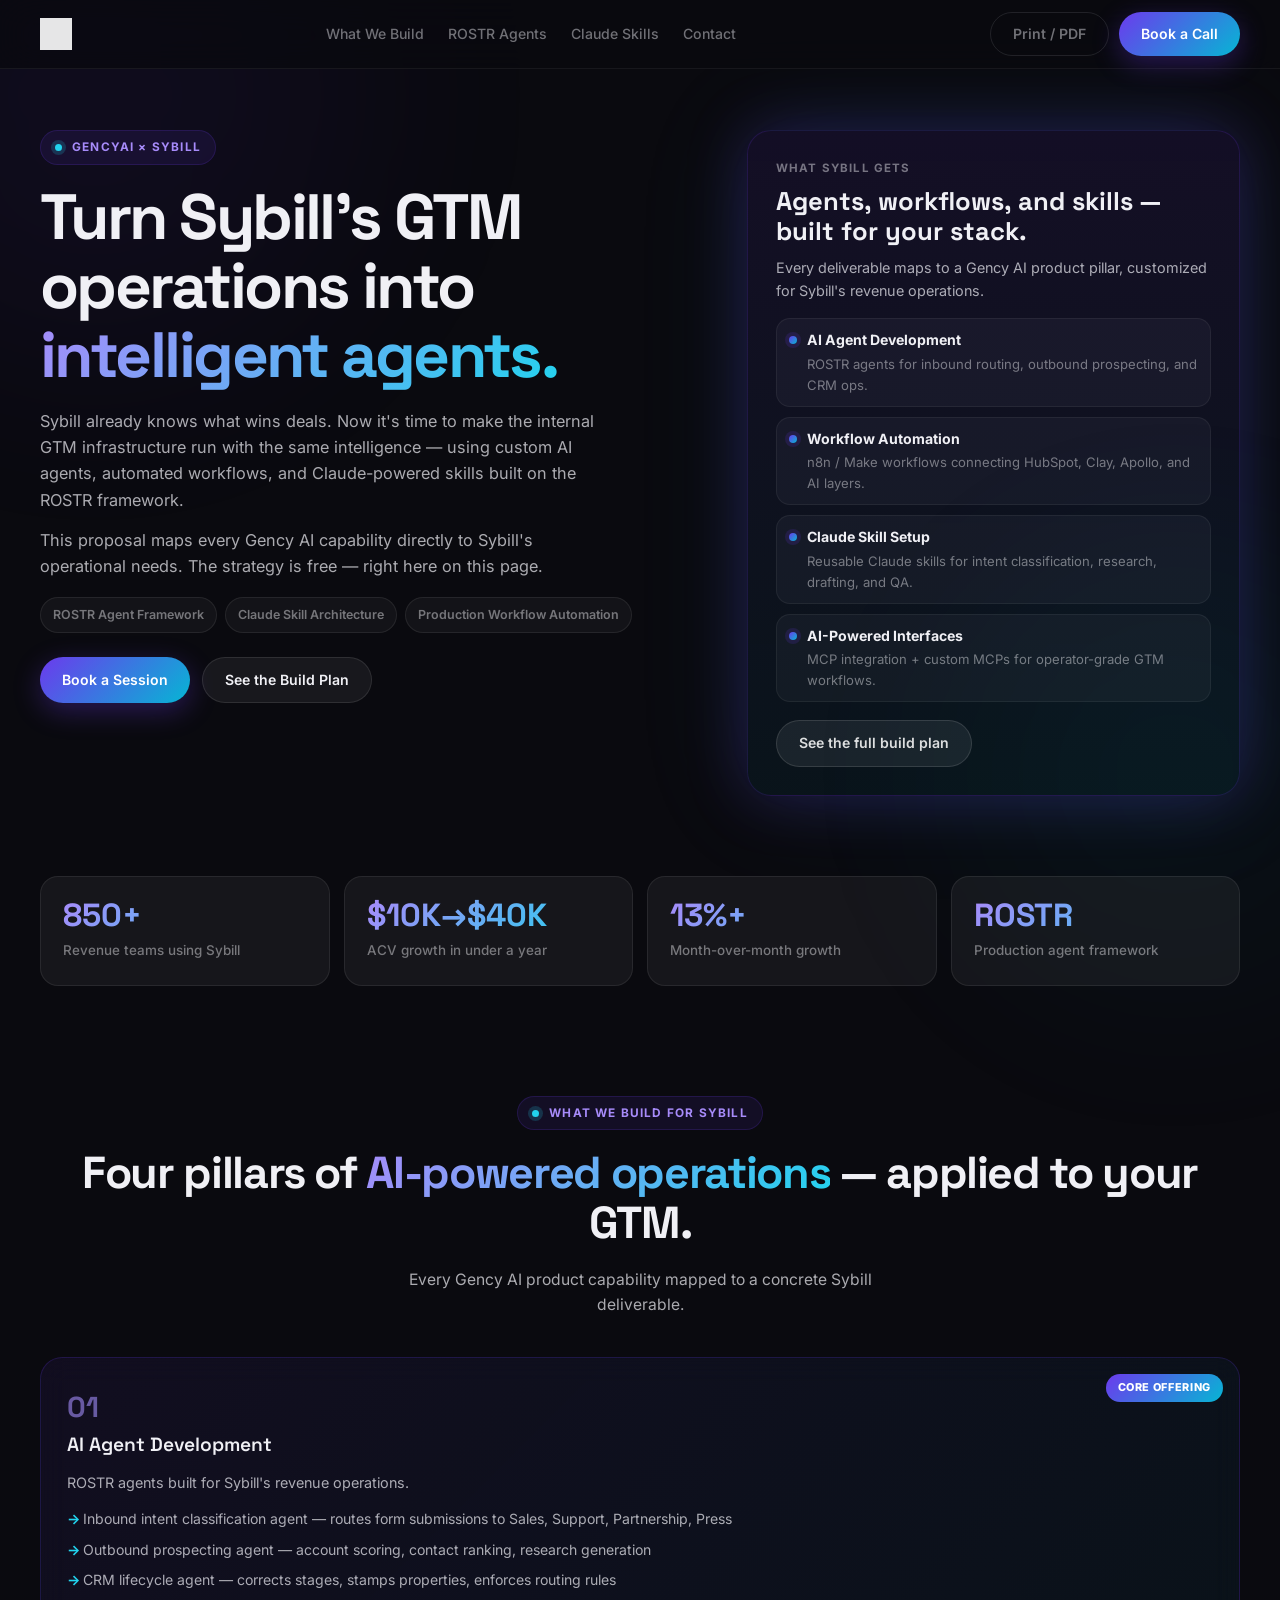
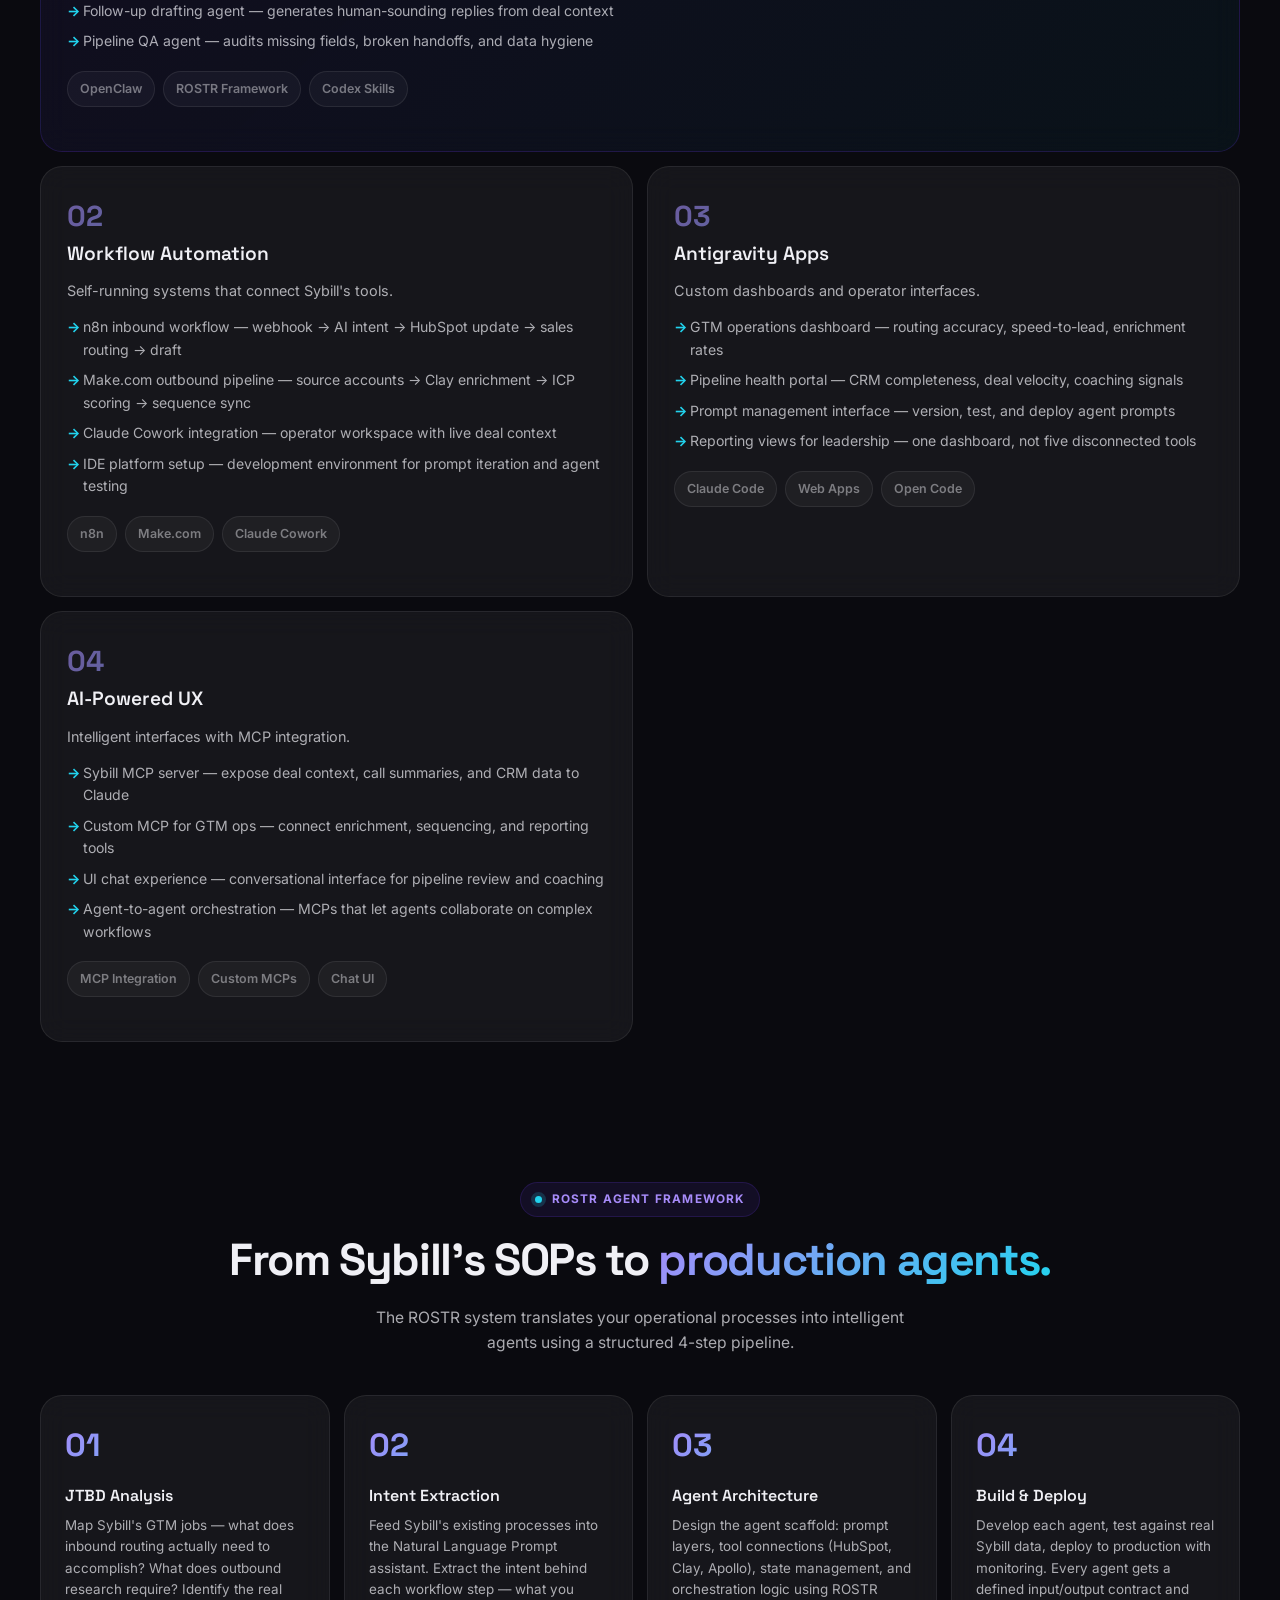
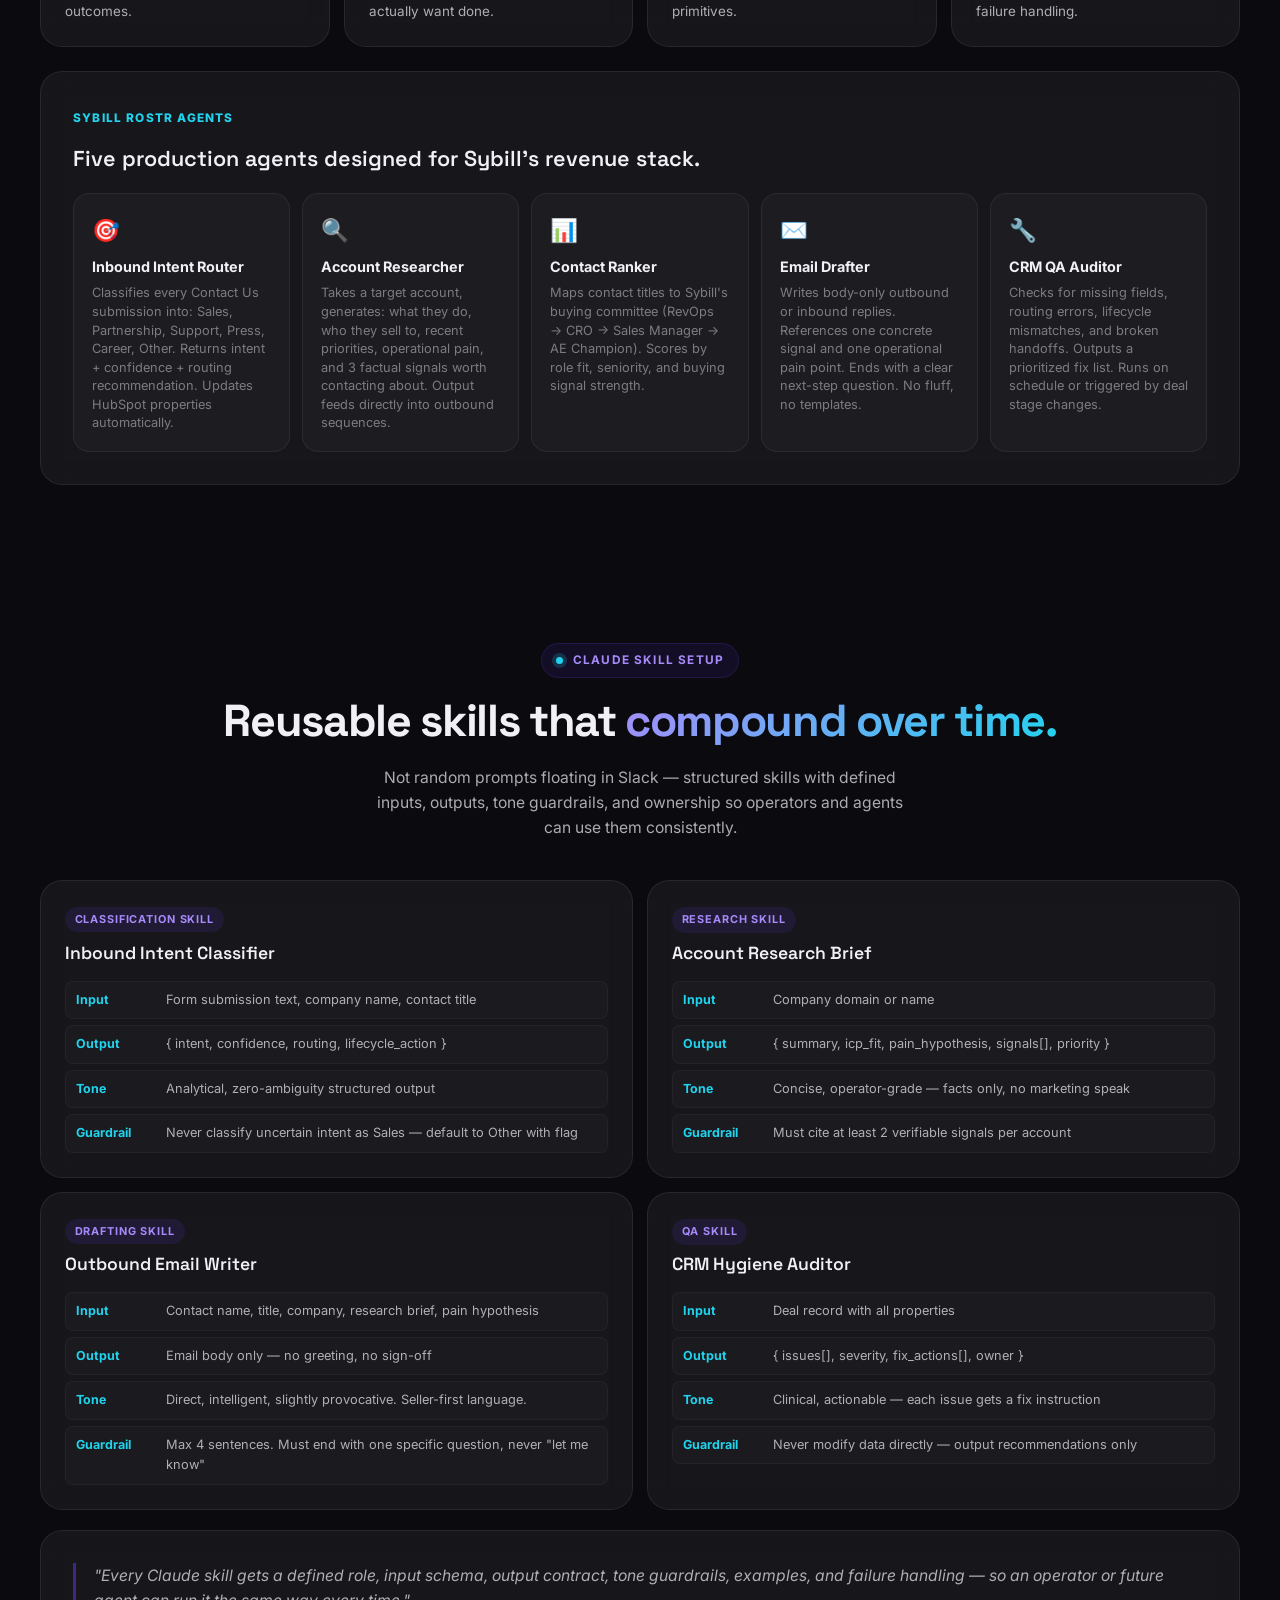
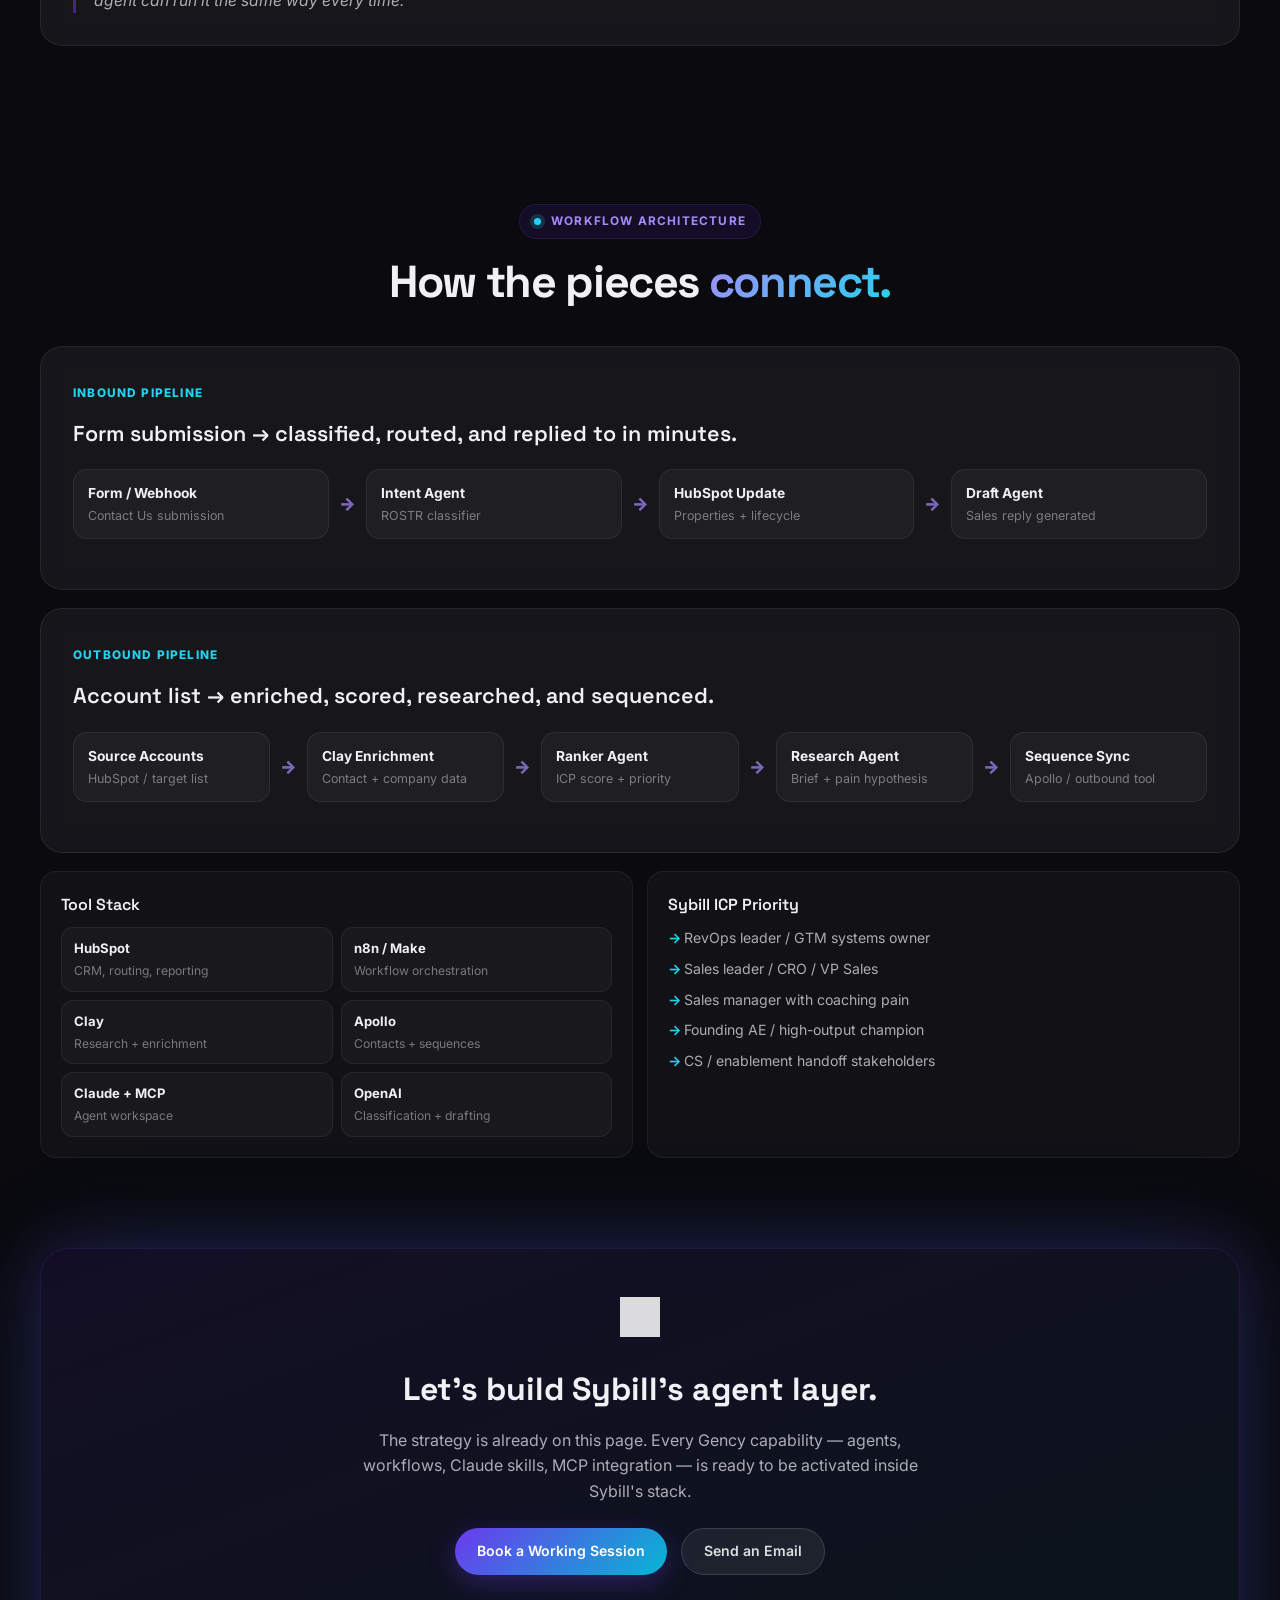
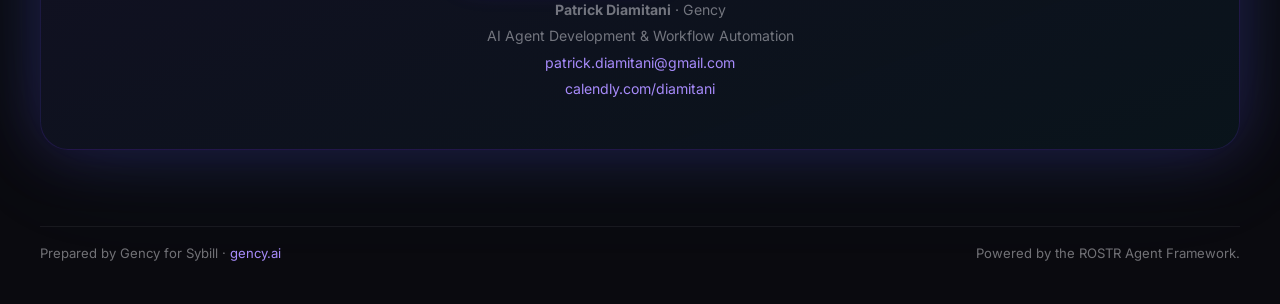
==== commit 66832e72: "Remove pricing, use Gency wordmark branding" ====
--- a/index.html
+++ b/index.html
@@ -17,18 +17,17 @@
   <header class="topbar">
     <div class="shell nav">
       <a class="brand" href="#top">
-        <svg class="brand-icon" width="28" height="28" viewBox="0 0 32 32" fill="none"><rect width="32" height="32" rx="8" fill="url(#bg)"/><path d="M10 16a6 6 0 1 1 12 0" stroke="#fff" stroke-width="2.5" stroke-linecap="round"/><circle cx="16" cy="16" r="2" fill="#fff"/><path d="M16 18v5" stroke="#fff" stroke-width="2.5" stroke-linecap="round"/><defs><linearGradient id="bg" x1="0" y1="0" x2="32" y2="32"><stop stop-color="#6C3AED"/><stop offset="1" stop-color="#06B6D4"/></linearGradient></defs></svg>
-        <div class="brand-text"><small>Proposal by</small><span>Gency<b>AI</b></span></div>
+        <img src="gency-wordmark.png" alt="Gency" class="brand-logo" />
       </a>
       <nav class="nav-links">
         <a href="#what-we-build">What We Build</a>
         <a href="#rostr">ROSTR Agents</a>
         <a href="#claude-skills">Claude Skills</a>
-        <a href="#pricing">Pricing</a>
+        <a href="#contact">Contact</a>
       </nav>
       <div class="nav-actions">
         <button class="btn btn-ghost" onclick="window.print()">Print / PDF</button>
-        <a class="btn btn-glow" href="#pricing">Get Started</a>
+        <a class="btn btn-glow" href="https://calendly.com/diamitani" target="_blank">Book a Call</a>
       </div>
     </div>
   </header>
@@ -41,15 +40,15 @@
           <div class="eyebrow"><span class="dot-pulse"></span>GencyAI × Sybill</div>
           <h1>Turn Sybill's GTM operations into <span class="grad">intelligent agents.</span></h1>
           <p>Sybill already knows what wins deals. Now it's time to make the internal GTM infrastructure run with the same intelligence — using custom AI agents, automated workflows, and Claude-powered skills built on the ROSTR framework.</p>
-          <p>This proposal maps every Gency AI capability directly to Sybill's operational needs. The strategy is free. Pick the engagement level that fits.</p>
+          <p>This proposal maps every Gency AI capability directly to Sybill's operational needs. The strategy is free — right here on this page.</p>
           <div class="pill-row">
             <span class="pill">ROSTR Agent Framework</span>
             <span class="pill">Claude Skill Architecture</span>
             <span class="pill">Production Workflow Automation</span>
           </div>
           <div class="hero-actions">
-            <a class="btn btn-glow" href="#pricing">See Engagement Options</a>
-            <a class="btn btn-glass" href="https://calendly.com/diamitani" target="_blank">Book a Session</a>
+            <a class="btn btn-glow" href="https://calendly.com/diamitani" target="_blank">Book a Session</a>
+            <a class="btn btn-glass" href="#what-we-build">See the Build Plan</a>
           </div>
         </div>
         <aside class="hero-card">
@@ -348,81 +347,21 @@
       </div>
     </section>
 
-    <!-- PRICING -->
-    <section id="pricing" class="section pricing-section">
-      <div class="shell">
-        <div class="section-head center">
-          <div><div class="eyebrow"><span class="dot-pulse"></span>Choose Your Path</div>
-          <h2>Three ways to <span class="grad">get started.</span></h2></div>
-          <p>The strategy is the good-faith layer. Pick the engagement that fits Sybill's speed.</p>
-        </div>
-        <div class="pricing-grid">
-          <!-- $249 -->
-          <div class="glass-card pricing-card">
-            <div class="price-tier">Starter</div>
-            <div class="price">$249</div>
-            <h3>Strategy Consultation</h3>
-            <p>1-hour deep-dive on Sybill's GTM infrastructure, agent opportunities, and workflow architecture.</p>
-            <ul>
-              <li><span class="check">✓</span> 1 × 60-minute strategy call</li>
-              <li><span class="check">✓</span> Live audit of current stack</li>
-              <li><span class="check">✓</span> JTBD analysis for top priorities</li>
-              <li><span class="check">✓</span> Agent + workflow recommendations</li>
-              <li><span class="check">✓</span> Recorded session + notes</li>
-            </ul>
-            <a class="btn btn-glass pricing-btn" href="mailto:patrick.diamitani@gmail.com?subject=Sybill%20Strategy%20Consultation%20($249)">Book Consultation</a>
-          </div>
-          <!-- $499 -->
-          <div class="glass-card pricing-card featured">
-            <div class="featured-badge">Recommended</div>
-            <div class="price-tier">Builder</div>
-            <div class="price">$499</div>
-            <h3>Consultation + Build Plan</h3>
-            <p>Strategy call plus a complete build plan with specific ROSTR agent prompts, Claude skill specs, and workflow architecture.</p>
-            <ul>
-              <li><span class="check">✓</span> 1 × 60-minute strategy call</li>
-              <li><span class="check">✓</span> Full ROSTR agent build plan</li>
-              <li><span class="check">✓</span> Claude skill specifications</li>
-              <li><span class="check">✓</span> Specific prompts per agent</li>
-              <li><span class="check">✓</span> Workflow architecture document</li>
-              <li><span class="check">✓</span> Implementation priority roadmap</li>
-            </ul>
-            <a class="btn btn-glow pricing-btn" href="mailto:patrick.diamitani@gmail.com?subject=Sybill%20Build%20Plan%20($499)">Get Build Plan</a>
-          </div>
-          <!-- $1,499 -->
-          <div class="glass-card pricing-card premium">
-            <div class="price-tier">Prototype</div>
-            <div class="price">$1,499</div>
-            <h3>Full Prototype MVP</h3>
-            <p>Complete working prototype — ROSTR agents, Claude skills, workflows, and MCP integrations built and delivered.</p>
-            <ul>
-              <li><span class="check">✓</span> 2 × 60-minute working sessions</li>
-              <li><span class="check">✓</span> Full build plan + all prompts</li>
-              <li><span class="check">✓</span> Working ROSTR agents delivered</li>
-              <li><span class="check">✓</span> Claude skill pack installed</li>
-              <li><span class="check">✓</span> n8n/Make workflow implementation</li>
-              <li><span class="check">✓</span> MCP setup + configuration</li>
-              <li><span class="check">✓</span> Setup instructions + documentation</li>
-              <li><span class="check">✓</span> Post-delivery support session</li>
-            </ul>
-            <a class="btn btn-glow pricing-btn" href="mailto:patrick.diamitani@gmail.com?subject=Sybill%20Prototype%20MVP%20($1499)">Start Prototype</a>
-          </div>
-        </div>
-      </div>
-    </section>
+
 
     <!-- CTA -->
-    <section class="section cta-section">
+    <section id="contact" class="section cta-section">
       <div class="shell">
         <div class="cta-card">
+          <img src="gency-wordmark.png" alt="Gency" class="cta-logo" />
           <h2>Let's build Sybill's agent layer.</h2>
-          <p>The strategy is already on this page. Every Gency AI capability — agents, workflows, Claude skills, MCP integration — is ready to be activated inside Sybill's stack. Pick a tier and let's go.</p>
+          <p>The strategy is already on this page. Every Gency capability — agents, workflows, Claude skills, MCP integration — is ready to be activated inside Sybill's stack.</p>
           <div class="cta-actions">
-            <a class="btn btn-glow" href="mailto:patrick.diamitani@gmail.com?subject=Sybill%20x%20GencyAI">Let's Go</a>
-            <a class="btn btn-glass-light" href="https://calendly.com/diamitani" target="_blank">Schedule a Call</a>
+            <a class="btn btn-glow" href="https://calendly.com/diamitani" target="_blank">Book a Working Session</a>
+            <a class="btn btn-glass-light" href="mailto:patrick.diamitani@gmail.com?subject=Sybill%20x%20Gency">Send an Email</a>
           </div>
           <div class="contact-stack">
-            <span><strong>Patrick Diamitani</strong> · GencyAI</span>
+            <span><strong>Patrick Diamitani</strong> · Gency</span>
             <span>AI Agent Development & Workflow Automation</span>
             <a href="mailto:patrick.diamitani@gmail.com">patrick.diamitani@gmail.com</a>
             <a href="https://calendly.com/diamitani" target="_blank">calendly.com/diamitani</a>
@@ -434,7 +373,7 @@
 
   <footer class="footer">
     <div class="shell footer-line">
-      <span>Prepared by GencyAI for Sybill · <a href="https://www.gencyai.com" target="_blank">gencyai.com</a></span>
+      <span>Prepared by Gency for Sybill · <a href="https://www.gency.ai" target="_blank">gency.ai</a></span>
       <span>Powered by the ROSTR Agent Framework.</span>
     </div>
   </footer>
--- a/style.css
+++ b/style.css
@@ -32,7 +32,8 @@
 .topbar{position:fixed;top:0;left:0;right:0;z-index:100;backdrop-filter:blur(20px) saturate(1.4);background:rgba(10,10,15,.78);border-bottom:1px solid rgba(255,255,255,.06)}
 .nav{min-height:68px;display:flex;align-items:center;justify-content:space-between;gap:20px}
 .brand{display:flex;align-items:center;gap:10px}
-.brand-icon{flex-shrink:0}
+.brand-logo{height:32px;width:auto;filter:brightness(0) invert(1);opacity:.9;transition:opacity .2s}
+.brand:hover .brand-logo{opacity:1}
 .brand-text small{display:block;font-size:.65rem;color:var(--ink-muted);text-transform:uppercase;letter-spacing:.1em;font-weight:700}
 .brand-text span{font-family:var(--font-d);font-size:1rem;font-weight:700}
 .brand-text b{background:var(--grad-text);-webkit-background-clip:text;-webkit-text-fill-color:transparent;background-clip:text}
@@ -189,6 +190,7 @@
 .cta-section{padding:20px 0 60px}
 .cta-card{padding:48px;border-radius:28px;background:linear-gradient(160deg,rgba(108,58,237,.1),rgba(6,182,212,.06));border:1px solid rgba(108,58,237,.18);text-align:center;box-shadow:var(--glow)}
 .cta-card h2{font-family:var(--font-d);font-size:2rem;font-weight:700;margin-bottom:12px}
+.cta-logo{height:40px;width:auto;filter:brightness(0) invert(1);opacity:.85;margin:0 auto 20px}
 .cta-card>p{color:var(--ink-soft);max-width:60ch;margin:0 auto 24px}
 .cta-actions{display:flex;gap:14px;justify-content:center;flex-wrap:wrap;margin-bottom:24px}
 .contact-stack{display:grid;gap:4px;color:var(--ink-muted);font-size:.88rem}
